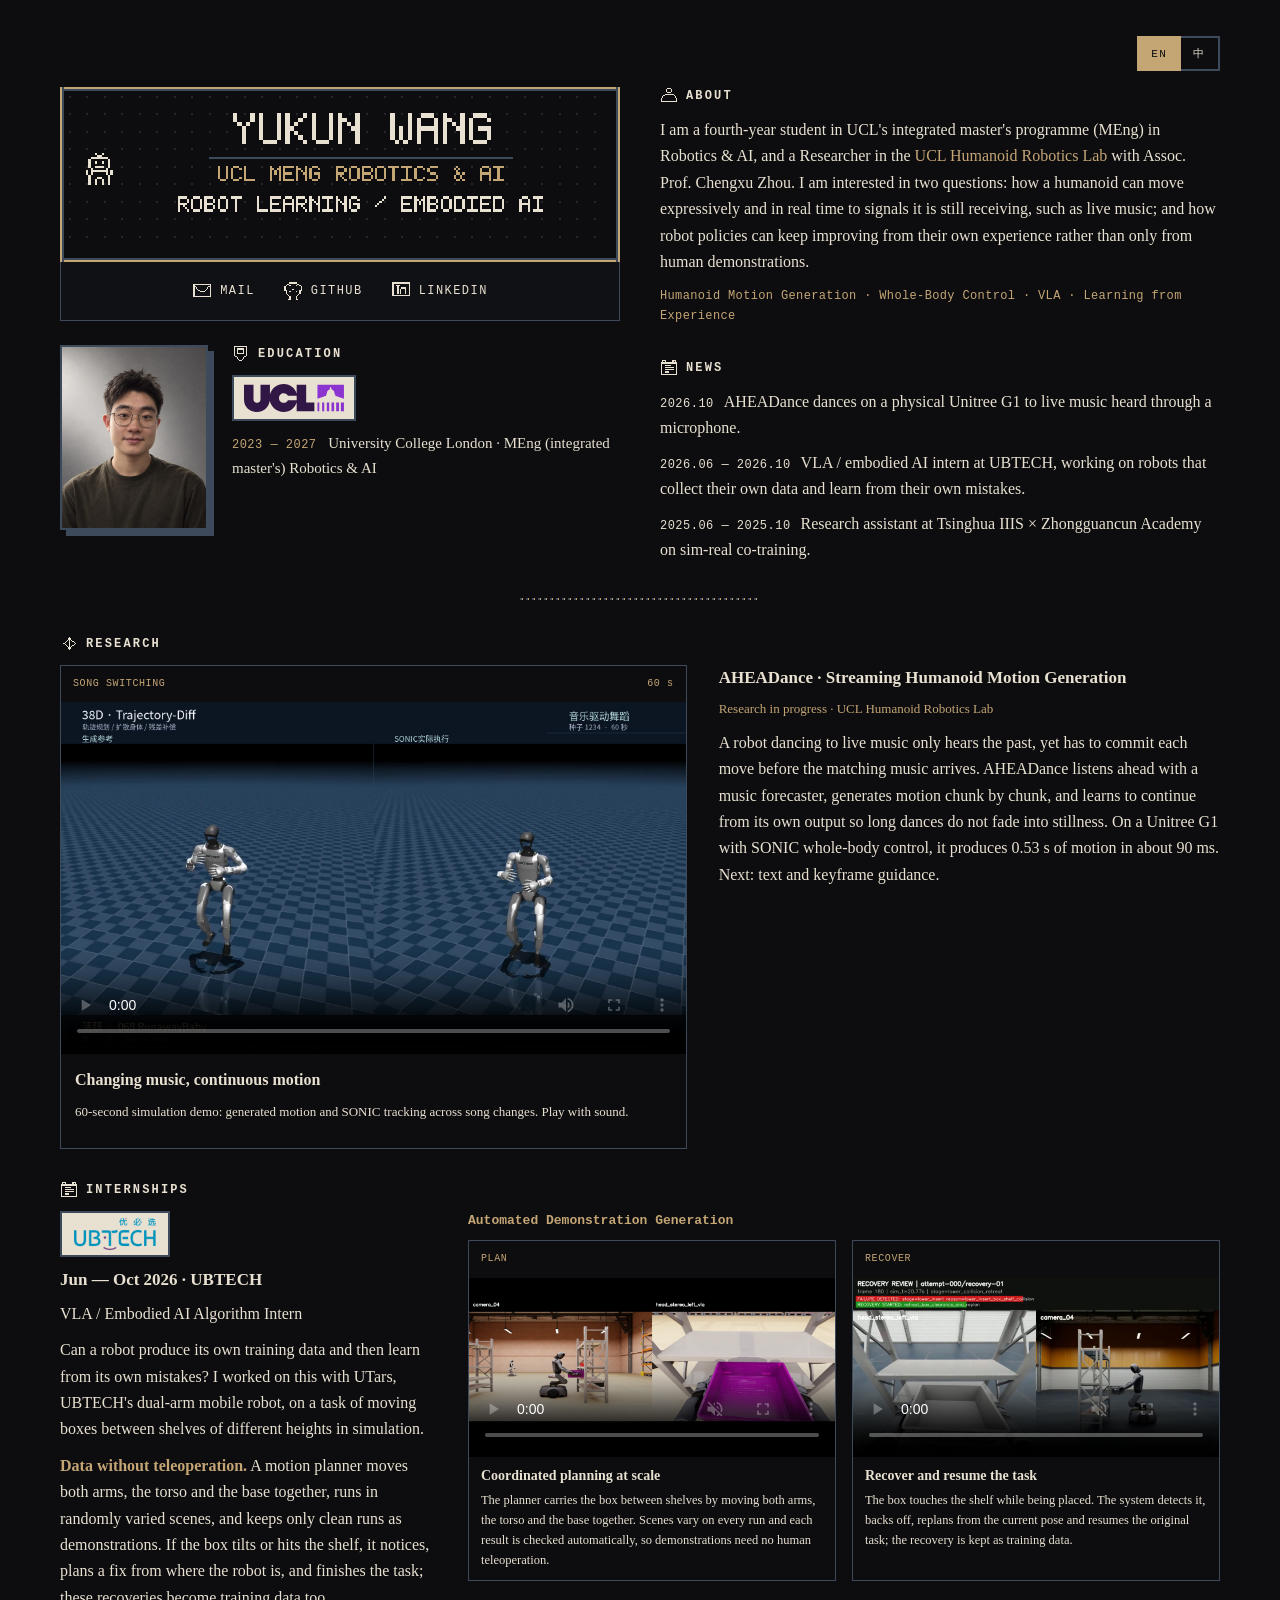
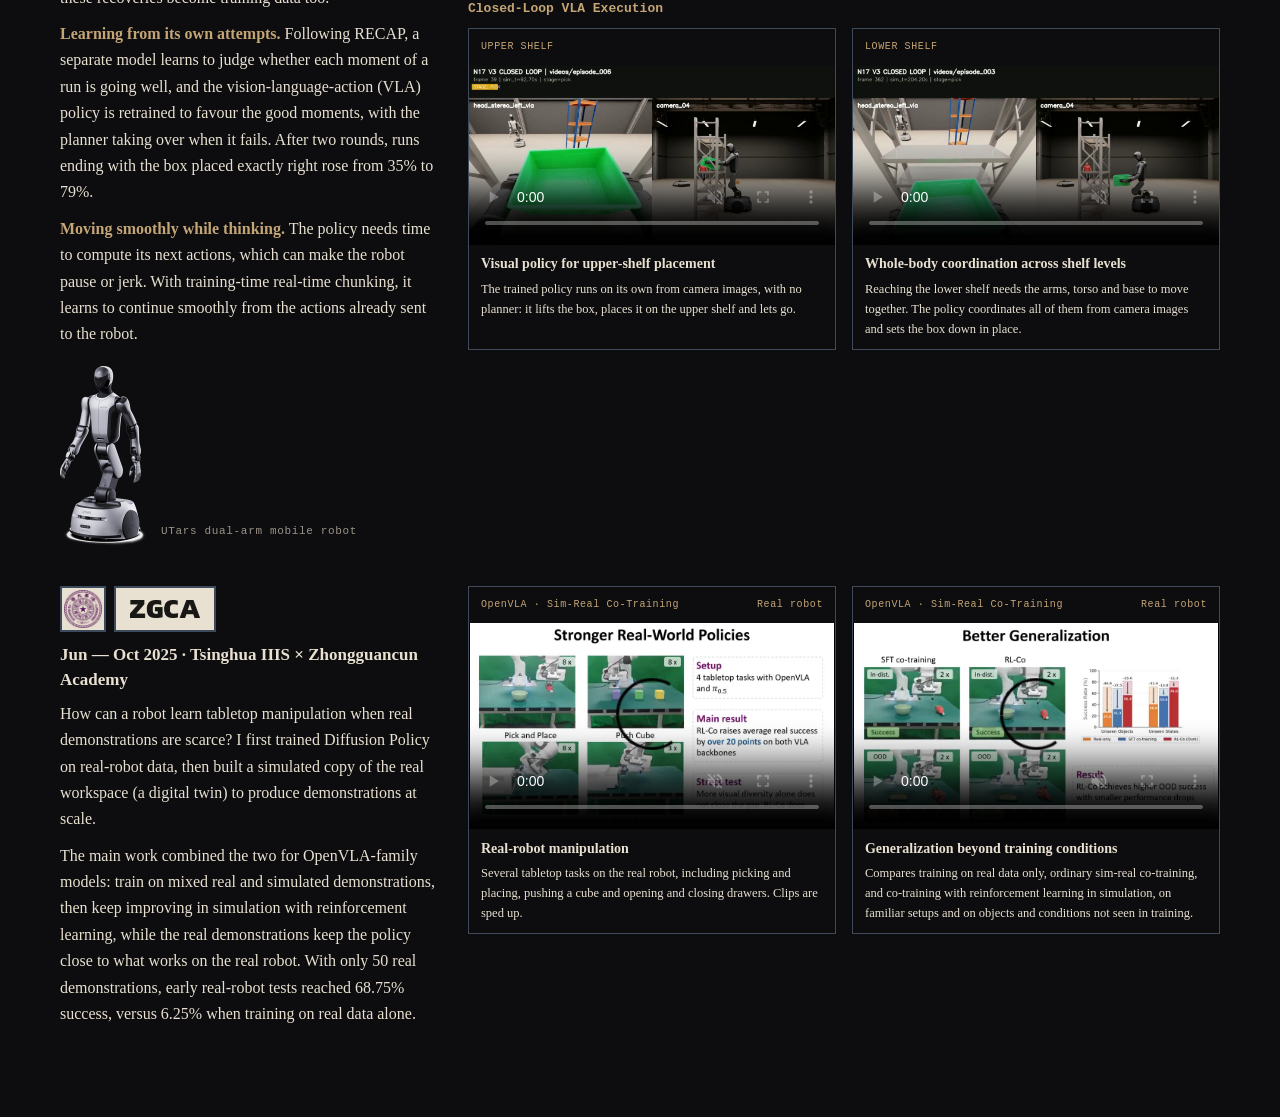
==== index.html @ 08269ace "Simplify Chinese banner typography and spacing" ====
<!DOCTYPE html>

<html data-lang="en" lang="en">
<head>
<meta charset="utf-8"/>
<meta content="width=device-width, initial-scale=1" name="viewport"/>
<title>Yukun Wang / 王宇堃</title>
<meta content="Yukun Wang — UCL MEng Robotics &amp; AI, Researcher at the UCL Humanoid Robotics Lab. Humanoid motion generation, whole-body control, VLA policies, and robot learning from experience." name="description"/>
<meta content="Yukun Wang / 王宇堃 — Multimodal Motion &amp; Embodied AI" property="og:title"/>
<meta content="https://lbtwyk.github.io/assets/banner.png" property="og:image"/>
<link href="https://lbtwyk.github.io/" rel="canonical"/>
<link href="assets/icons/robot.png" rel="icon" type="image/png"/>
<link href="styles.css?v=banner-zh-20261029" rel="stylesheet"/>
</head>
<body>
<div class="page">
<header class="top">
<div aria-label="Language" class="lang" role="group">
<button aria-pressed="true" data-set-lang="en" type="button">EN</button>
<button aria-pressed="false" data-set-lang="zh" type="button">中</button>
</div>
</header>
<div class="hero">
<div class="hero-left">
<div class="identity-panel">
<h1 class="sr-only">Yukun Wang / 王宇堃</h1>
<img alt="Yukun Wang / 王宇堃 — UCL MEng Robotics &amp; AI, robot learning, embodied AI" class="banner en" height="400" src="assets/banner.png" width="1280"/>
<div class="chinese-banner zh" aria-label="王宇堃，UCL Robotics &amp; AI 本硕连读，机器人学习与具身智能">
<div class="banner-eyebrow">ROBOTICS &amp; EMBODIED AI</div>
<div class="banner-name">王宇堃 <span>Yukun Wang</span></div>
<div class="banner-school">UCL <span>Robotics &amp; AI · 本硕连读</span></div>
<div class="banner-focus">机器人学习 <span>·</span> 具身智能</div>
</div>
<nav aria-label="Links" class="socials">
<a href="mailto:lambert.wang.23@ucl.ac.uk">
<img alt="" height="20" src="assets/icons/plain/mail.png" width="20"/>
<span>Mail</span>
</a>
<a href="https://github.com/lbtwyk">
<img alt="" height="20" src="assets/icons/plain/github.png" width="20"/>
<span>GitHub</span>
</a>
<a href="https://www.linkedin.com/in/yukun-wang-024120297/">
<img alt="" height="20" src="assets/icons/plain/linkedin.png" width="20"/>
<span>LinkedIn</span>
</a>
</nav>
</div>
<div class="profile">
<img alt="Portrait of Yukun Wang / 王宇堃" class="portrait" height="600" src="assets/portrait.jpg" width="480"/>
<section aria-labelledby="education-title" id="education">
<h2 id="education-title"><img alt="" height="18" src="assets/icons/plain/research.png" width="18"/><span class="en">Education</span><span class="zh">教育</span></h2>
<div class="org-logos"><span class="org-chip"><img alt="UCL" height="391" src="assets/logos/ucl.svg" width="1394"/></span></div>
<p class="edu-line"><span class="when">2023 — 2027</span> <span class="en">University College London · MEng (integrated master's) Robotics &amp; AI</span><span class="zh">伦敦大学学院（UCL）· Robotics &amp; AI 本硕连读（MEng 硕士学位）</span></p>
</section>
</div>
</div>
<div class="hero-right">
<section id="about">
<h2>
<img alt="" height="18" src="assets/icons/plain/about.png" width="18"/>
<span class="en">About</span>
<span class="zh">简介</span>
</h2>
<p class="en">I am a fourth-year student in UCL's integrated master's programme (MEng) in Robotics &amp; AI, and a Researcher in the <a href="https://ucl-humanoid.github.io/">UCL Humanoid Robotics Lab</a> with Assoc. Prof. Chengxu Zhou. I am interested in two questions: how a humanoid can move expressively and in real time to signals it is still receiving, such as live music; and how robot policies can keep improving from their own experience rather than only from human demonstrations.</p>
<p class="zh">我是伦敦大学学院（UCL）Robotics &amp; AI 本硕连读（MEng）四年级学生，在 Chengxu Zhou 副教授的 <a href="https://ucl-humanoid.github.io/">UCL Humanoid Robotics Lab</a> 担任 Researcher。我关心两个问题：人形机器人如何对仍在进行中的信号（比如现场音乐）实时做出有表现力的动作；以及机器人策略如何从自身经验中持续改进，而不只依赖人类示范。</p>
<p class="keywords"><span class="en">Humanoid Motion Generation · Whole-Body Control · VLA · Learning from Experience</span><span class="zh">人形动作生成 · 全身控制 · VLA · 从经验中学习</span></p>
</section>
<section aria-labelledby="news-title" id="news">
<h2 id="news-title"><img alt="" height="18" src="assets/icons/plain/news.png" width="18"/><span class="en">News</span><span class="zh">动态</span></h2>
<ul class="news">
<li><p class="when">2026.10</p><p class="en">AHEADance dances on a physical Unitree G1 to live music heard through a microphone.</p><p class="zh">AHEADance 在 Unitree G1 真机上运行，通过麦克风听现场音乐起舞。</p></li>
<li><p class="when">2026.06 — 2026.10</p><p class="en">VLA / embodied AI intern at UBTECH, working on robots that collect their own data and learn from their own mistakes.</p><p class="zh">在优必选任 VLA 具身智能算法实习生，研究让机器人自己采集数据、从自己的失败中学习。</p></li>
<li><p class="when">2025.06 — 2025.10</p><p class="en">Research assistant at Tsinghua IIIS × Zhongguancun Academy on sim-real co-training.</p><p class="zh">在清华交叉信息研究院 × 中关村学院任研究助理，研究虚实联合训练。</p></li>
</ul>
</section>
</div>
</div>
<img alt="" class="divider" height="15" src="assets/divider.png" width="480"/>
<section aria-labelledby="projects-title" id="projects">
<h2 id="projects-title"><img alt="" height="18" src="assets/icons/plain/now.png" width="18"/><span class="en">Research</span><span class="zh">研究</span></h2>
<span id="foredance" aria-hidden="true"></span>
<article class="feature" id="aheadance">
<div class="feature-media">
<div class="demo-card foredance-demo">
<div class="card-top"><span class="en">SONG SWITCHING</span><span class="zh">切歌展示</span><span>60 s</span></div>
<div class="film"><video controls playsinline preload="metadata" data-manual-play poster="assets/posters/foredance-song-switch.jpg?v=20261015" width="1920" height="1080" aria-label="AHEADance song-switching motion generation / AHEADance 切歌动作生成"><source src="assets/videos/foredance-song-switch.mp4?v=20261015" type="video/mp4"></video></div>
<div class="card-copy"><h4><span class="en">Changing music, continuous motion</span><span class="zh">音乐切换，动作连续生成</span></h4><p class="en">60-second simulation demo: generated motion and SONIC tracking across song changes. Play with sound.</p><p class="zh">60 秒仿真展示：切歌过程中的动作生成与 SONIC 跟踪。点击播放，结合音乐观看。</p></div>
</div>
</div>
<div class="feature-text">
<h3 class="entry-title"><span class="en">AHEADance · Streaming Humanoid Motion Generation</span><span class="zh">AHEADance · 人形机器人流式动作生成</span></h3>
<p class="project-status"><span class="en">Research in progress · UCL Humanoid Robotics Lab</span><span class="zh">研究进行中 · UCL Humanoid Robotics Lab</span></p>
<p class="en">A robot dancing to live music only hears the past, yet has to commit each move before the matching music arrives. AHEADance listens ahead with a music forecaster, generates motion chunk by chunk, and learns to continue from its own output so long dances do not fade into stillness. On a Unitree G1 with SONIC whole-body control, it produces 0.53 s of motion in about 90 ms. Next: text and keyframe guidance.</p>
<p class="zh">机器人随现场音乐跳舞时只能听到已经播放的部分，却必须在对应音乐到来之前做出动作。AHEADance 借助音乐预测“提前听”，逐段生成动作，并学会从自己生成的动作继续往下跳，避免长时间跳舞后动作逐渐停滞。接入 SONIC 全身控制后，在 Unitree G1 上约 90 毫秒即可生成 0.53 秒动作。下一步将加入文本与关键帧引导。</p>
</div>
</article>
</section>
<section aria-labelledby="internships-title" id="internships">
<h2 id="internships-title"><img alt="" height="18" src="assets/icons/plain/news.png" width="18"/><span class="en">Internships</span><span class="zh">实习经历</span></h2>
<article class="internship split" id="ubtech">
<div class="split-text" id="work">
<div class="org-logos"><span class="org-chip wide"><img alt="UBTECH 优必选" height="96" src="assets/logos/ubtech.png" width="246"/></span></div>
<h3 class="entry-title"><span class="en">Jun — Oct 2026 · UBTECH</span><span class="zh">2026 年 6 月 — 10 月 · 优必选科技</span></h3>
<p class="en">VLA / Embodied AI Algorithm Intern</p>
<p class="zh">VLA 具身智能算法实习生</p>
<p class="en">Can a robot produce its own training data and then learn from its own mistakes? I worked on this with UTars, UBTECH's dual-arm mobile robot, on a task of moving boxes between shelves of different heights in simulation.</p>
<p class="en"><strong>Data without teleoperation.</strong> A motion planner moves both arms, the torso and the base together, runs in randomly varied scenes, and keeps only clean runs as demonstrations. If the box tilts or hits the shelf, it notices, plans a fix from where the robot is, and finishes the task; these recoveries become training data too.</p>
<p class="en"><strong>Learning from its own attempts.</strong> Following RECAP, a separate model learns to judge whether each moment of a run is going well, and the vision-language-action (VLA) policy is retrained to favour the good moments, with the planner taking over when it fails. After two rounds, runs ending with the box placed exactly right rose from 35% to 79%.</p>
<p class="en"><strong>Moving smoothly while thinking.</strong> The policy needs time to compute its next actions, which can make the robot pause or jerk. With training-time real-time chunking, it learns to continue smoothly from the actions already sent to the robot.</p>
<p class="zh">机器人能不能自己生产训练数据，再从自己的失败中学习？我在优必选的 UTars 双臂移动机器人上研究这个问题，任务是在仿真中把箱子在不同高度的货架之间搬运。</p>
<p class="zh"><strong>不靠遥操作采数据。</strong>运动规划器同时协调双臂、躯干和底盘，在随机变化的场景中反复执行，只保留干净的轨迹作为示范。箱子倾斜或碰到货架时，它会发现问题、从当前姿态重新规划补救动作并完成任务，这些恢复过程也会成为训练数据。</p>
<p class="zh"><strong>从自己的尝试中学习。</strong>借鉴 RECAP，先训练一个模型判断执行过程中每一刻的进展好坏，再让 VLA（视觉-语言-动作）策略重新训练、偏向表现好的动作；策略失败时由规划器接管。两轮后，箱子严格放到位的比例从 35% 提升到 79%。</p>
<p class="zh"><strong>边思考边流畅动作。</strong>策略计算下一段动作需要时间，容易让机器人停顿或抖动。训练时 RTC（实时分段）让策略学会从已经发给机器人的动作自然接续。</p>
<figure class="utars"><img alt="UTars dual-arm mobile robot / UTars 双臂移动机器人" height="360" loading="lazy" src="assets/logos/utars.png" width="174"/><figcaption><span class="en">UTars dual-arm mobile robot</span><span class="zh">UTars 双臂移动机器人</span></figcaption></figure>
</div>
<div class="split-media">
<div id="demos"></div>
<section aria-labelledby="collection-title" class="demo-group" id="collection">
<h3 id="collection-title"><span class="en">Automated Demonstration Generation</span><span class="zh">自动化示范生成</span></h3>
<div class="demo-grid">
<article class="demo-card" id="planning">
<div class="card-top"><span><span class="en">PLAN</span><span class="zh">规划</span></span></div>
<div class="film"><video aria-label="Automated demonstration generation, simulation / 自动规划数采，仿真" controls="" height="480" loop="" muted="" playsinline="" poster="assets/posters/planning.jpg" preload="none" width="1280"><source src="assets/videos/planning.mp4" type="video/mp4"/></video></div>
<div class="card-copy"><h4><span class="en">Coordinated planning at scale</span><span class="zh">全身协同规划与自动数采</span></h4><p class="en">The planner carries the box between shelves by moving both arms, the torso and the base together. Scenes vary on every run and each result is checked automatically, so demonstrations need no human teleoperation.</p><p class="zh">规划器协调双臂、躯干和底盘，把箱子在货架之间搬运。每次执行的场景都会随机变化，结果自动检查，示范无需人工遥操作。</p></div>
</article>
<article class="demo-card" id="recovery">
<div class="card-top"><span><span class="en">RECOVER</span><span class="zh">恢复</span></span></div>
<div class="film"><video aria-label="Autonomous recovery during demonstration collection, simulation / 数采过程自主纠错，仿真" controls="" height="624" loop="" muted="" playsinline="" poster="assets/posters/recovery.jpg?v=task-cut-2" preload="none" width="1280"><source src="assets/videos/recovery.mp4?v=task-cut-2" type="video/mp4"/></video></div>
<div class="card-copy"><h4><span class="en">Recover and resume the task</span><span class="zh">自主恢复，续接原任务</span></h4><p class="en">The box touches the shelf while being placed. The system detects it, backs off, replans from the current pose and resumes the original task; the recovery is kept as training data.</p><p class="zh">放置时箱子碰到货架。系统检测到异常后先退让，再从当前姿态重新规划并续接原任务，这段恢复过程也会保留为训练数据。</p></div>
</article>
</div>
</section>
<section aria-labelledby="inference-title" class="demo-group" id="inference">
<h3 id="inference-title"><span class="en">Closed-Loop VLA Execution</span><span class="zh">VLA 闭环自主执行</span></h3>
<div class="demo-grid">
<article class="demo-card" id="upper">
<div class="card-top"><span><span class="en">UPPER SHELF</span><span class="zh">上层执行</span></span></div>
<div class="film"><video aria-label="Upper-shelf learned policy demonstration, simulation / 上层模型自主执行，仿真" controls="" height="624" loop="" muted="" playsinline="" poster="assets/posters/upper.jpg?v=latest-upper-0604" preload="none" width="1280"><source src="assets/videos/upper.mp4?v=latest-upper-0604" type="video/mp4"/></video></div>
<div class="card-copy"><h4><span class="en">Visual policy for upper-shelf placement</span><span class="zh">视觉策略驱动上层放置</span></h4><p class="en">The trained policy runs on its own from camera images, with no planner: it lifts the box, places it on the upper shelf and lets go.</p><p class="zh">训练好的策略只根据相机画面自主执行，不再依赖规划器：抬起箱子，放上上层货架并松手。</p></div>
</article>
<article class="demo-card" id="lower">
<div class="card-top"><span><span class="en">LOWER SHELF</span><span class="zh">下层执行</span></span></div>
<div class="film"><video aria-label="Lower-shelf learned policy demonstration, simulation / 下层模型自主执行，仿真" controls="" height="624" loop="" muted="" playsinline="" poster="assets/posters/lower.jpg?v=task-cut-2" preload="none" width="1280"><source src="assets/videos/lower.mp4?v=task-cut-2" type="video/mp4"/></video></div>
<div class="card-copy"><h4><span class="en">Whole-body coordination across shelf levels</span><span class="zh">全身协调完成跨层搬运</span></h4><p class="en">Reaching the lower shelf needs the arms, torso and base to move together. The policy coordinates all of them from camera images and sets the box down in place.</p><p class="zh">够到下层货架需要双臂、躯干和底盘一起配合。策略根据相机画面协调全身，把箱子放到位。</p></div>
</article>
</div>
</section>
</div>
</article>
<article class="internship split" id="tsinghua">
<div class="split-text">
<div class="org-logos"><span class="org-chip square"><img alt="Tsinghua University 清华大学" height="160" src="assets/logos/tsinghua.png" width="160"/></span><span class="org-chip zgca"><img alt="Beijing Zhongguancun Academy 北京中关村学院" height="72" src="assets/logos/zgca.png" width="279"/></span></div>
<h3 class="entry-title"><span class="en">Jun — Oct 2025 · Tsinghua IIIS × Zhongguancun Academy</span><span class="zh">2025 年 6 月 — 10 月 · 清华 IIIS × 中关村学院</span></h3>
<p class="en">How can a robot learn tabletop manipulation when real demonstrations are scarce? I first trained Diffusion Policy on real-robot data, then built a simulated copy of the real workspace (a digital twin) to produce demonstrations at scale.</p>
<p class="en">The main work combined the two for OpenVLA-family models: train on mixed real and simulated demonstrations, then keep improving in simulation with reinforcement learning, while the real demonstrations keep the policy close to what works on the real robot. With only 50 real demonstrations, early real-robot tests reached 68.75% success, versus 6.25% when training on real data alone.</p>
<p class="zh">真机示范很少时，机器人怎样学会桌面操作？我先用真机数据训练 Diffusion Policy，再在仿真中搭建与真实场景一致的“数字孪生”，大量生成示范数据。</p>
<p class="zh">主要工作是把两者结合起来训练 OpenVLA 系列模型：先用虚实混合示范训练，再在仿真中用强化学习继续提升，同时用真实示范约束策略，避免它在真机上的能力退化。只用 50 条真机示范时，初步真机测试成功率达到 68.75%，而只用真机数据训练为 6.25%。</p>
</div>
<div class="split-media">
<div class="demo-grid tsinghua-demos">
<article class="demo-card"><div class="card-top"><span>OpenVLA · Sim-Real Co-Training</span><span class="en">Real robot</span><span class="zh">真机演示</span></div><div class="film"><video aria-label="Real-robot manipulation / 真机多任务执行" controls="" height="544" loop="" muted="" playsinline="" poster="assets/posters/tsinghua-tasks.jpg" preload="none" width="960"><source src="assets/videos/tsinghua-tasks.mp4" type="video/mp4"/></video></div><div class="card-copy"><h4><span class="en">Real-robot manipulation</span><span class="zh">真机多任务执行</span></h4><p class="en">Several tabletop tasks on the real robot, including picking and placing, pushing a cube and opening and closing drawers. Clips are sped up.</p><p class="zh">真机上的多种桌面任务，包括抓取放置、推方块和开关抽屉。视频为加速播放。</p></div></article>
<article class="demo-card"><div class="card-top"><span>OpenVLA · Sim-Real Co-Training</span><span class="en">Real robot</span><span class="zh">真机演示</span></div><div class="film"><video aria-label="Generalization comparison / 泛化能力对比" controls="" height="544" loop="" muted="" playsinline="" poster="assets/posters/tsinghua-generalization.jpg" preload="none" width="960"><source src="assets/videos/tsinghua-generalization.mp4" type="video/mp4"/></video></div><div class="card-copy"><h4><span class="en">Generalization beyond training conditions</span><span class="zh">训练场景外的泛化表现</span></h4><p class="en">Compares training on real data only, ordinary sim-real co-training, and co-training with reinforcement learning in simulation, on familiar setups and on objects and conditions not seen in training.</p><p class="zh">对比只用真机数据、普通虚实联合训练，以及加入仿真强化学习的联合训练，分别在熟悉场景和训练中没见过的物体与条件下测试。</p></div></article>
</div>
</div>
</article>
</section>
</div>
<script src="script.js?v=academic-20261029"></script>
<script src="analytics.js?v=20261019"></script>
</body>
</html>
---- styles.css ----
:root {
  --ink: #0d0d10;
  --cream: #e8e0d0;
  --gold: #c4a574;
  --slate: #3d4a5c;
  --muted: #9a9388;
}

* {
  box-sizing: border-box;
  margin: 0;
  padding: 0;
}

html,
body {
  background: var(--ink);
  color: var(--cream);
  min-height: 100%;
}

body {
  font-family: "Iowan Old Style", Palatino, "Songti SC", "PingFang SC", Georgia, serif;
  font-size: 16px;
  line-height: 1.65;
}

img {
  image-rendering: pixelated;
  image-rendering: crisp-edges;
}

a {
  color: var(--gold);
  text-decoration: none;
}

a:hover {
  color: var(--cream);
}

.page {
  width: min(640px, calc(100% - 40px));
  margin: 36px auto 80px;
}

.top {
  display: flex;
  justify-content: flex-end;
  margin-bottom: 16px;
}

.lang {
  display: flex;
  gap: 0;
}

.lang button {
  appearance: none;
  font-family: ui-monospace, "SFMono-Regular", Menlo, Consolas, monospace;
  font-size: 11px;
  letter-spacing: 0.14em;
  padding: 8px 12px;
  background: var(--ink);
  color: var(--cream);
  border: 2px solid var(--slate);
  cursor: pointer;
}

.lang button + button {
  border-left: 0;
}

.lang button[aria-pressed="true"] {
  background: var(--gold);
  border-color: var(--gold);
  color: var(--ink);
}

.banner {
  display: block;
  width: 100%;
  height: auto;
}

h1 {
  margin-top: 28px;
  font-size: 22px;
  font-weight: 600;
  letter-spacing: 0.02em;
  text-align: center;
}

.role {
  margin-top: 8px;
  text-align: center;
  color: var(--gold);
  font-size: 13px;
  font-family: ui-monospace, "SFMono-Regular", Menlo, Consolas, monospace;
  letter-spacing: 0.08em;
}

.affiliation {
  margin-top: 4px;
  text-align: center;
  color: var(--muted);
  font-size: 14px;
}

.socials {
  display: flex;
  justify-content: center;
  gap: 28px;
  margin-top: 22px;
}

.socials a {
  display: inline-flex;
  align-items: center;
  gap: 8px;
  color: var(--cream);
  font-family: ui-monospace, "SFMono-Regular", Menlo, Consolas, monospace;
  font-size: 12px;
  letter-spacing: 0.12em;
  line-height: 1;
  text-transform: uppercase;
}

.socials span {
  line-height: 1;
}

.socials a:hover {
  color: var(--gold);
}

.socials img,
h2 img,
.news img {
  display: block;
  flex: none;
}

.divider {
  display: block;
  width: min(240px, 60%);
  height: auto;
  margin: 28px auto 8px;
}

section {
  margin-top: 32px;
}

h2 {
  display: flex;
  align-items: center;
  gap: 8px;
  margin-bottom: 12px;
  font-family: ui-monospace, "SFMono-Regular", Menlo, Consolas, monospace;
  font-size: 12px;
  font-weight: 600;
  letter-spacing: 0.18em;
  line-height: 1;
  text-transform: uppercase;
}

h2 img {
  width: 18px;
  height: 18px;
}

section p,
.news p {
  color: var(--cream);
}

.keywords {
  margin-top: 12px;
  font-family: ui-monospace, "SFMono-Regular", Menlo, Consolas, monospace;
  font-size: 12px;
  letter-spacing: 0.03em;
  color: var(--gold);
}

.news img {
  width: 18px;
  height: 18px;
  margin-top: 2px;
}

.news {
  list-style: none;
  display: flex;
  flex-direction: column;
  gap: 20px;
}

.news li {
  display: flex;
  gap: 12px;
  align-items: flex-start;
}

.when {
  font-family: ui-monospace, "SFMono-Regular", Menlo, Consolas, monospace;
  font-size: 12px;
  letter-spacing: 0.04em;
  color: var(--gold);
  margin-bottom: 4px;
}

html[data-lang="en"] .zh,
html[data-lang="zh"] .en {
  display: none;
}

html[data-lang="zh"] body {
  line-height: 1.75;
}

@media (max-width: 520px) {
  .page {
    width: calc(100% - 28px);
    margin-top: 20px;
  }

  h1 {
    font-size: 19px;
  }
}

/* Project demonstrations extend the original compact, gold-and-cream style. */
a:focus-visible, button:focus-visible, video:focus-visible { outline: 2px solid var(--gold); outline-offset: 4px; }
.demo-grid { display: grid; grid-template-columns: 1fr 1fr; gap: 16px; }
.demo-card { border: 1px solid var(--slate); min-width: 0; scroll-margin-top: 20px; }
.card-top { display: flex; align-items: center; justify-content: space-between; padding: 10px 12px; font-family: ui-monospace, Menlo, Consolas, monospace; font-size: 10px; letter-spacing: .06em; color: var(--gold); }
.film { background: #000; }
.film video { display: block; width: 100%; height: auto; aspect-ratio: 2.05; object-fit: contain; }
.card-copy { padding: 14px; }
h4 { font-size: 16px; font-weight: 600; line-height: 1.45; margin-bottom: 10px; }
.card-copy p { font-size: 13px; line-height: 1.65; color: var(--cream); margin-bottom: 12px; }
@media (max-width: 520px) {
  .demo-grid { grid-template-columns: 1fr; }
  .card-copy { padding: 16px; }
  h4 { font-size: 18px; }
  .socials { gap: 20px; }
}

.demo-group { margin-top: 24px; }
.demo-group h3 { color: var(--gold); font-family: ui-monospace, Menlo, Consolas, monospace; font-size: 13px; font-weight: 600; line-height: 1.6; margin-bottom: 8px; }
.group-description { font-size: 14px; margin-bottom: 14px; }

.entry-title { font-size: 17px; font-weight: 600; margin-bottom: 8px; line-height: 1.5; }
.project-status { color: var(--gold); margin-bottom: 10px; font-size: 13px; }
.internship + .internship { margin-top: 32px; }
#work > p:first-child { margin-top: 12px; }

.demo-placeholder{margin-top:16px;aspect-ratio:16/9;display:grid;place-items:center;border:1px dashed var(--slate);color:var(--muted);background:#121318;font-size:14px}
.tsinghua-demos{margin-top:18px;grid-template-columns:1fr}
.tsinghua-demos .film video{aspect-ratio:16/9}
.demo-note{font-size:12px;color:var(--muted);margin-top:10px}
#foredance,#tsinghua,#ubtech{scroll-margin-top:24px}

/* One identity panel: pixel nameplate and contact strip. */
.sr-only{position:absolute;width:1px;height:1px;padding:0;margin:-1px;overflow:hidden;clip:rect(0,0,0,0);white-space:nowrap;border:0}
.identity-panel .socials{margin-top:0;padding:19px 14px;border:1px solid var(--slate);border-top:0;background:#101115}
.identity-panel .banner{display:block}
.identity-panel + .divider{margin-top:24px}

.foredance-demo{margin-top:16px}
.foredance-demo .film video{aspect-ratio:16/9}

/* News list: compact academic-style updates in the original palette. */
#news .news { gap: 12px; }
#news .when { margin-bottom: 2px; }
#education .entry-title { margin-bottom: 4px; }

/* Wide layout (2026-10-29): same palette and pixel details, side-by-side sections. */
.page { width: min(1160px, calc(100% - 48px)); }
.hero { display: grid; grid-template-columns: minmax(0, 1fr) minmax(0, 1fr); gap: 40px; align-items: start; }
.hero section:first-child { margin-top: 0; }
.hero-left #education { margin-top: 24px; }
.edu-line { font-size: 15px; }
.edu-line .when { display: inline; margin-right: 8px; }
#news .news { gap: 8px; }
#news .news li { display: block; }
#news .when { display: inline; margin: 0 10px 0 0; }
#news .news p { display: inline; }
html[data-lang="en"] #news .news p.zh, html[data-lang="zh"] #news .news p.en { display: none; }
.divider { margin: 32px auto 4px; }
.feature { display: grid; grid-template-columns: minmax(0, 1.25fr) minmax(0, 1fr); gap: 32px; align-items: start; }
.feature .foredance-demo { margin-top: 0; }
.split { display: grid; grid-template-columns: minmax(0, 0.8fr) minmax(0, 1.6fr); gap: 32px; align-items: start; }
.internship + .internship { margin-top: 40px; }
.split-text p { margin-bottom: 10px; }
.split-media .demo-group { margin-top: 0; }
.split-media .demo-group + .demo-group { margin-top: 18px; }
.split-media .demo-group h3 { margin-bottom: 8px; }
.split-media .card-copy { padding: 10px 12px; }
.split-media h4 { font-size: 14px; margin-bottom: 4px; }
.split-media .card-copy p { font-size: 12.5px; margin-bottom: 0; }
.tsinghua-demos { margin-top: 0; grid-template-columns: 1fr 1fr; }
@media (max-width: 900px) {
  .hero, .feature, .split { grid-template-columns: minmax(0, 1fr); gap: 24px; }
  .hero-left #education { margin-top: 20px; }
}
@media (max-width: 520px) {
  .page { width: calc(100% - 28px); }
  .tsinghua-demos { grid-template-columns: 1fr; }
}
@media (max-width: 900px) {
  .hero { display: flex; flex-direction: column; gap: 0; }
  .hero-left, .hero-right { display: contents; }
  .hero .identity-panel { order: 1; }
  .hero #about { order: 2; margin-top: 28px; }
  .hero #news { order: 3; }
  .hero #education { order: 4; margin-top: 32px; }
  .feature-text { order: -1; }
}

/* Portrait and institution marks (2026-10-29): photos keep smooth scaling; marks sit on cream chips with pixel borders. */
.portrait, .org-chip img, .utars img { image-rendering: auto; }
.profile { display: grid; grid-template-columns: 148px minmax(0, 1fr); gap: 24px; align-items: start; margin-top: 24px; }
.portrait { display: block; width: 100%; height: auto; aspect-ratio: 4 / 5; object-fit: cover; border: 2px solid var(--slate); box-shadow: 6px 6px 0 var(--slate); }
.hero-left .profile #education { margin-top: 0; }
.org-logos { display: flex; flex-wrap: wrap; align-items: center; gap: 8px; margin-bottom: 10px; }
.org-chip { display: inline-flex; align-items: center; height: 42px; padding: 7px 10px; background: var(--cream); border: 2px solid var(--slate); }
.org-chip.square { padding: 3px; }
.org-chip img { display: block; height: 100%; width: auto; mix-blend-mode: multiply; }
.utars { margin-top: 18px; display: flex; align-items: flex-end; gap: 14px; }
.utars img { display: block; height: 180px; width: auto; }
.utars figcaption { font-family: ui-monospace, "SFMono-Regular", Menlo, Consolas, monospace; font-size: 11px; letter-spacing: 0.06em; color: var(--muted); padding-bottom: 6px; }
@media (max-width: 900px) {
  .hero .profile { order: 2; margin-top: 24px; }
  .hero #about { order: 3; }
  .hero #news { order: 4; }
  .profile { grid-template-columns: 128px minmax(0, 1fr); gap: 18px; }
}
@media (max-width: 520px) {
  .profile { grid-template-columns: 104px minmax(0, 1fr); gap: 14px; }
  .portrait { box-shadow: 4px 4px 0 var(--slate); }
  .org-chip { height: 36px; padding: 6px 8px; }
  .utars img { height: 140px; }
}
.org-chip { height: 46px; }
.org-chip.wide { padding: 5px 12px; }
.org-chip.zgca { padding: 12px 14px; }
.org-chip.square { padding: 2px; }
@media (max-width: 520px) { .org-chip { height: 40px; } .org-chip.zgca { padding: 10px 12px; } }
/* Longer plain-language descriptions (2026-10-29). */
.split-text p strong { color: var(--gold); font-weight: 600; }
.split-media .card-copy p { line-height: 1.6; }

/* Chinese identity: readable text with a quieter hierarchy. */
.chinese-banner {
  width: 100%; padding: 30px 32px 28px;
  border: 1px solid var(--slate); border-top: 3px solid var(--gold);
  background: #101115;
  font-family: "PingFang SC", "Microsoft YaHei", sans-serif;
}
.banner-eyebrow { color: var(--muted); font-size: 10px; letter-spacing: .16em; line-height: 1.5; }
.banner-name { display: flex; align-items: baseline; flex-wrap: wrap; gap: 8px 18px; margin: 14px 0 20px; font-size: 36px; font-weight: 600; letter-spacing: .12em; line-height: 1.25; }
.banner-name span { color: var(--muted); font-size: 14px; font-weight: 400; letter-spacing: .02em; }
.banner-school { color: var(--gold); font-size: 15px; font-weight: 600; line-height: 1.7; }
.banner-school span { margin-left: 10px; font-size: 13px; font-weight: 400; }
.banner-focus { margin-top: 7px; color: var(--cream); font-size: 13px; letter-spacing: .06em; }
.banner-focus span { margin: 0 9px; color: var(--muted); }
@media (max-width: 520px) {
  .chinese-banner { padding: 25px 22px; }
  .banner-name { font-size: 32px; gap: 8px 14px; }
  .banner-school span { margin-left: 6px; font-size: 12px; }
}
@media (max-width: 900px) {
  .hero .identity-panel { width: 100%; }
}
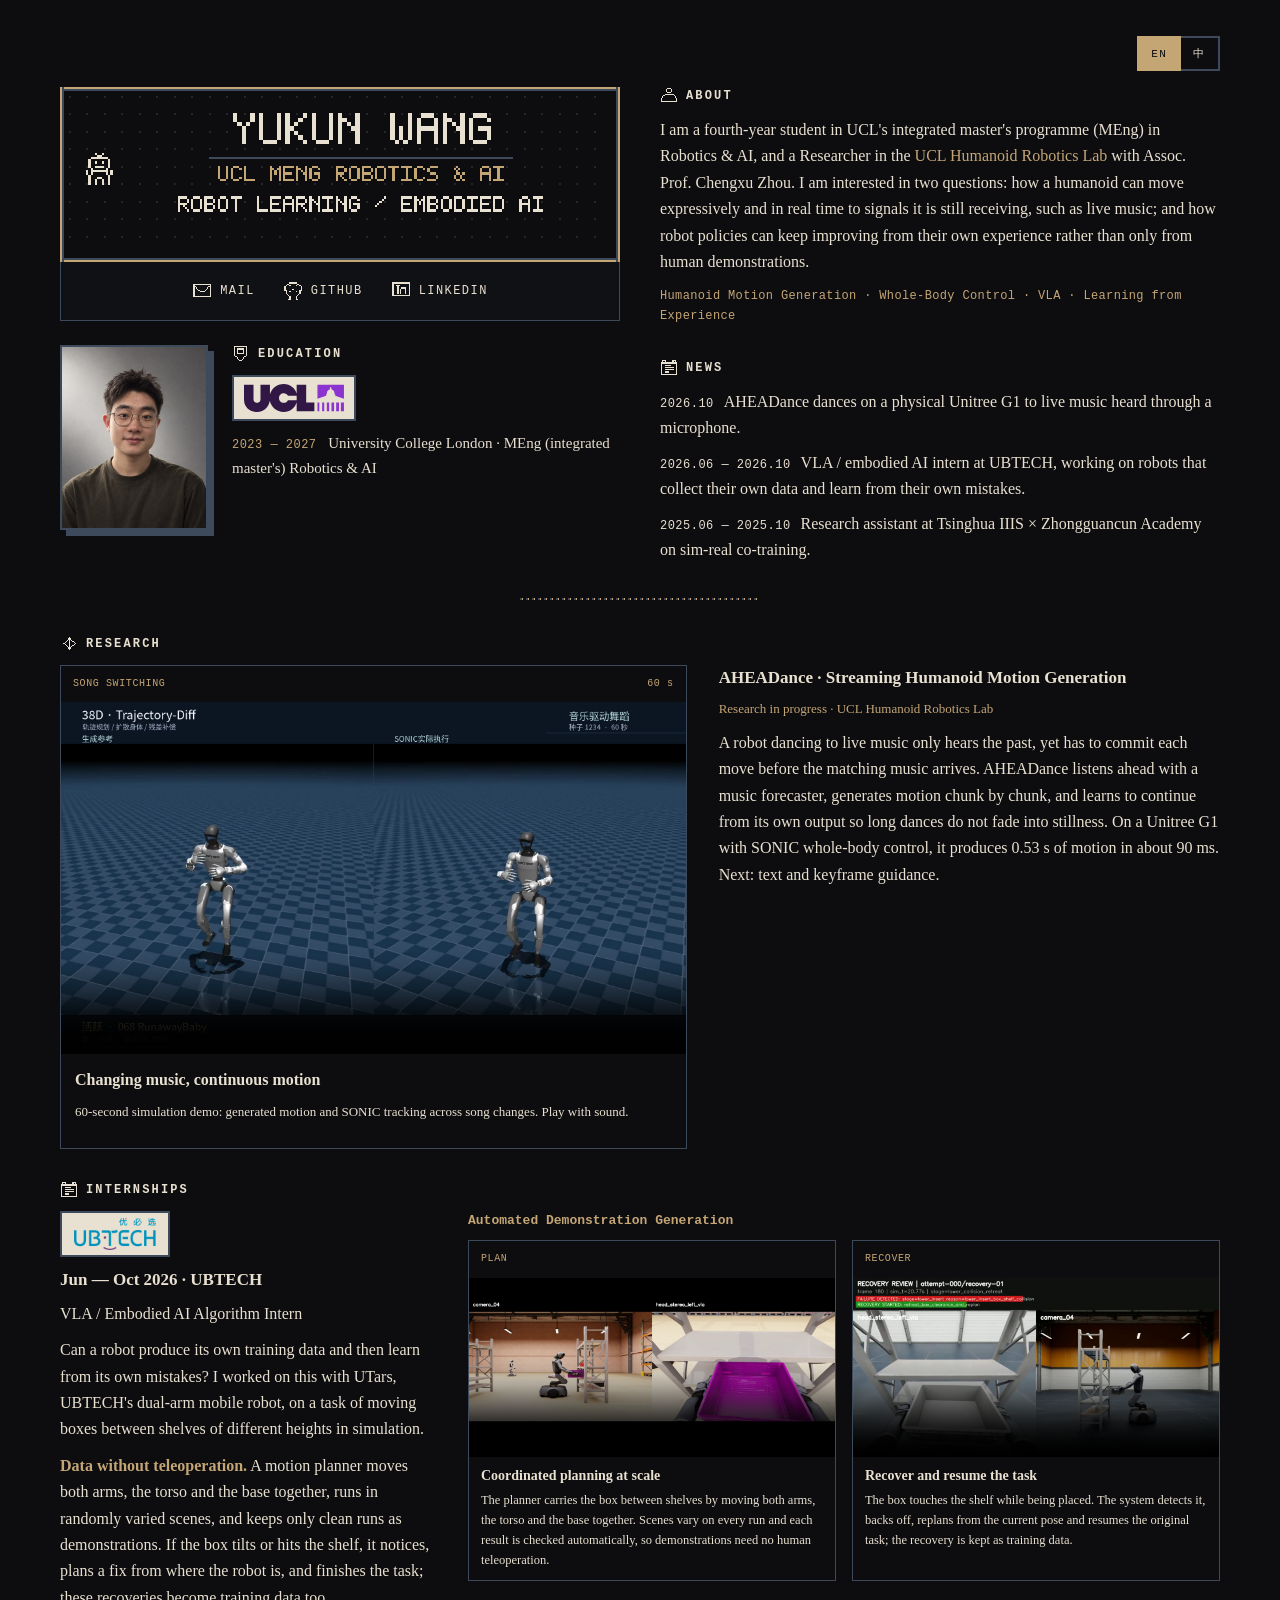
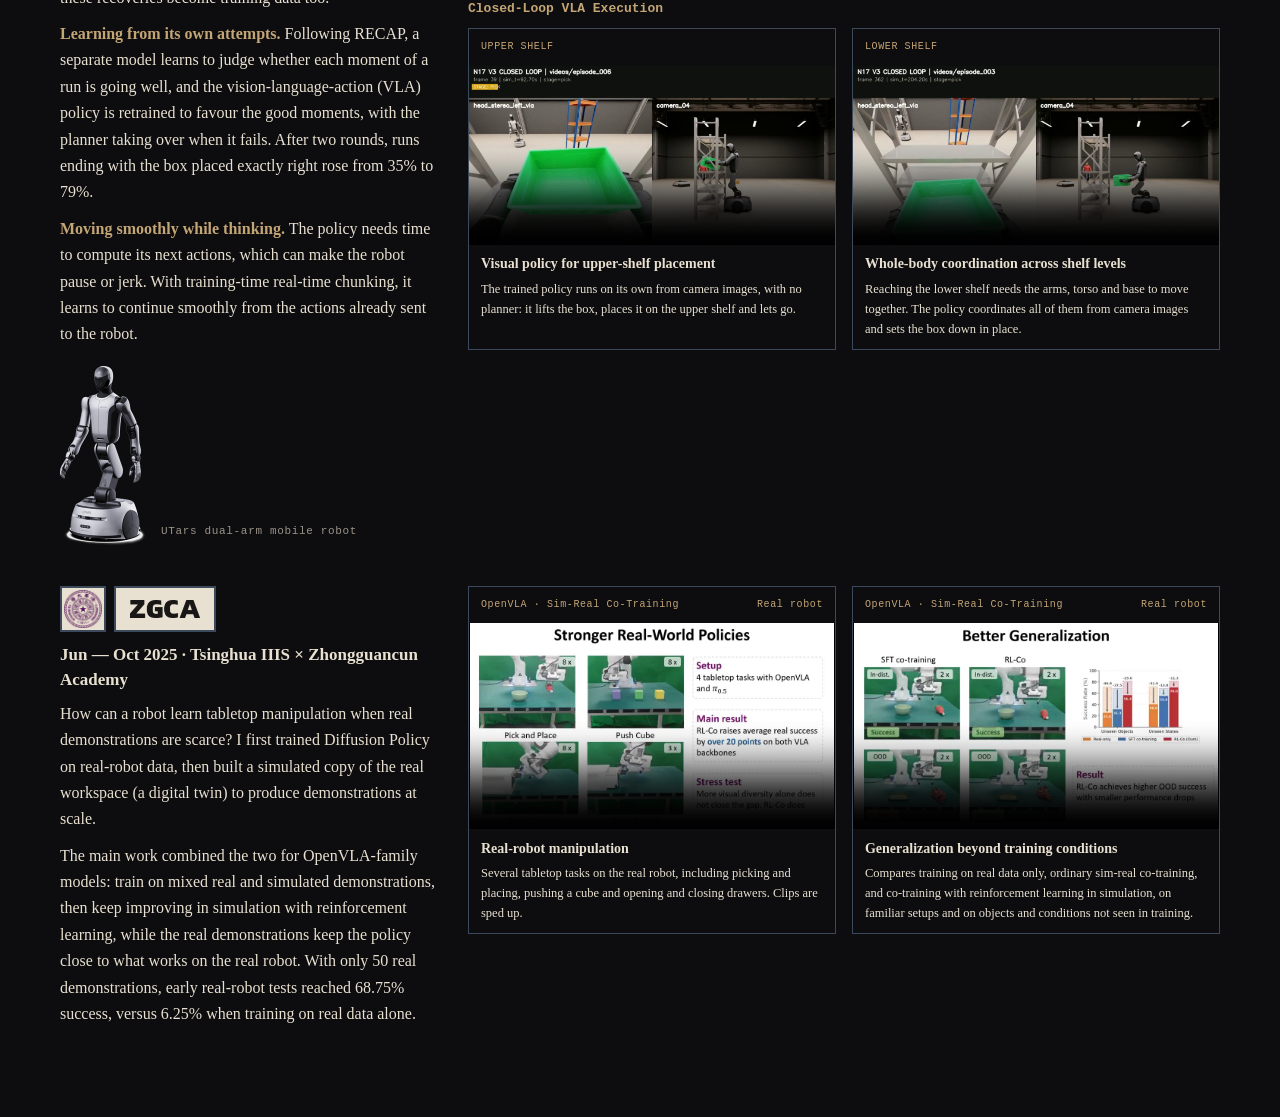
==== commit f4ae43be: "Restore pixel banner style with more breathing room" ====
--- a/index.html
+++ b/index.html
@@ -25,12 +25,7 @@
 <div class="identity-panel">
 <h1 class="sr-only">Yukun Wang / 王宇堃</h1>
 <img alt="Yukun Wang / 王宇堃 — UCL MEng Robotics &amp; AI, robot learning, embodied AI" class="banner en" height="400" src="assets/banner.png" width="1280"/>
-<div class="chinese-banner zh" aria-label="王宇堃，UCL Robotics &amp; AI 本硕连读，机器人学习与具身智能">
-<div class="banner-eyebrow">ROBOTICS &amp; EMBODIED AI</div>
-<div class="banner-name">王宇堃 <span>Yukun Wang</span></div>
-<div class="banner-school">UCL <span>Robotics &amp; AI · 本硕连读</span></div>
-<div class="banner-focus">机器人学习 <span>·</span> 具身智能</div>
-</div>
+<img alt="王宇堃 — UCL Robotics &amp; AI 本硕连读，机器人学习 / 具身智能" class="banner zh" height="500" src="assets/banner-zh.png?v=20261029-spacing" width="1600"/>
 <nav aria-label="Links" class="socials">
 <a href="mailto:lambert.wang.23@ucl.ac.uk">
 <img alt="" height="20" src="assets/icons/plain/mail.png" width="20"/>
--- a/styles.css
+++ b/styles.css
@@ -352,25 +352,6 @@
 .split-text p strong { color: var(--gold); font-weight: 600; }
 .split-media .card-copy p { line-height: 1.6; }
 
-/* Chinese identity: readable text with a quieter hierarchy. */
-.chinese-banner {
-  width: 100%; padding: 30px 32px 28px;
-  border: 1px solid var(--slate); border-top: 3px solid var(--gold);
-  background: #101115;
-  font-family: "PingFang SC", "Microsoft YaHei", sans-serif;
-}
-.banner-eyebrow { color: var(--muted); font-size: 10px; letter-spacing: .16em; line-height: 1.5; }
-.banner-name { display: flex; align-items: baseline; flex-wrap: wrap; gap: 8px 18px; margin: 14px 0 20px; font-size: 36px; font-weight: 600; letter-spacing: .12em; line-height: 1.25; }
-.banner-name span { color: var(--muted); font-size: 14px; font-weight: 400; letter-spacing: .02em; }
-.banner-school { color: var(--gold); font-size: 15px; font-weight: 600; line-height: 1.7; }
-.banner-school span { margin-left: 10px; font-size: 13px; font-weight: 400; }
-.banner-focus { margin-top: 7px; color: var(--cream); font-size: 13px; letter-spacing: .06em; }
-.banner-focus span { margin: 0 9px; color: var(--muted); }
-@media (max-width: 520px) {
-  .chinese-banner { padding: 25px 22px; }
-  .banner-name { font-size: 32px; gap: 8px 14px; }
-  .banner-school span { margin-left: 6px; font-size: 12px; }
-}
 @media (max-width: 900px) {
   .hero .identity-panel { width: 100%; }
 }
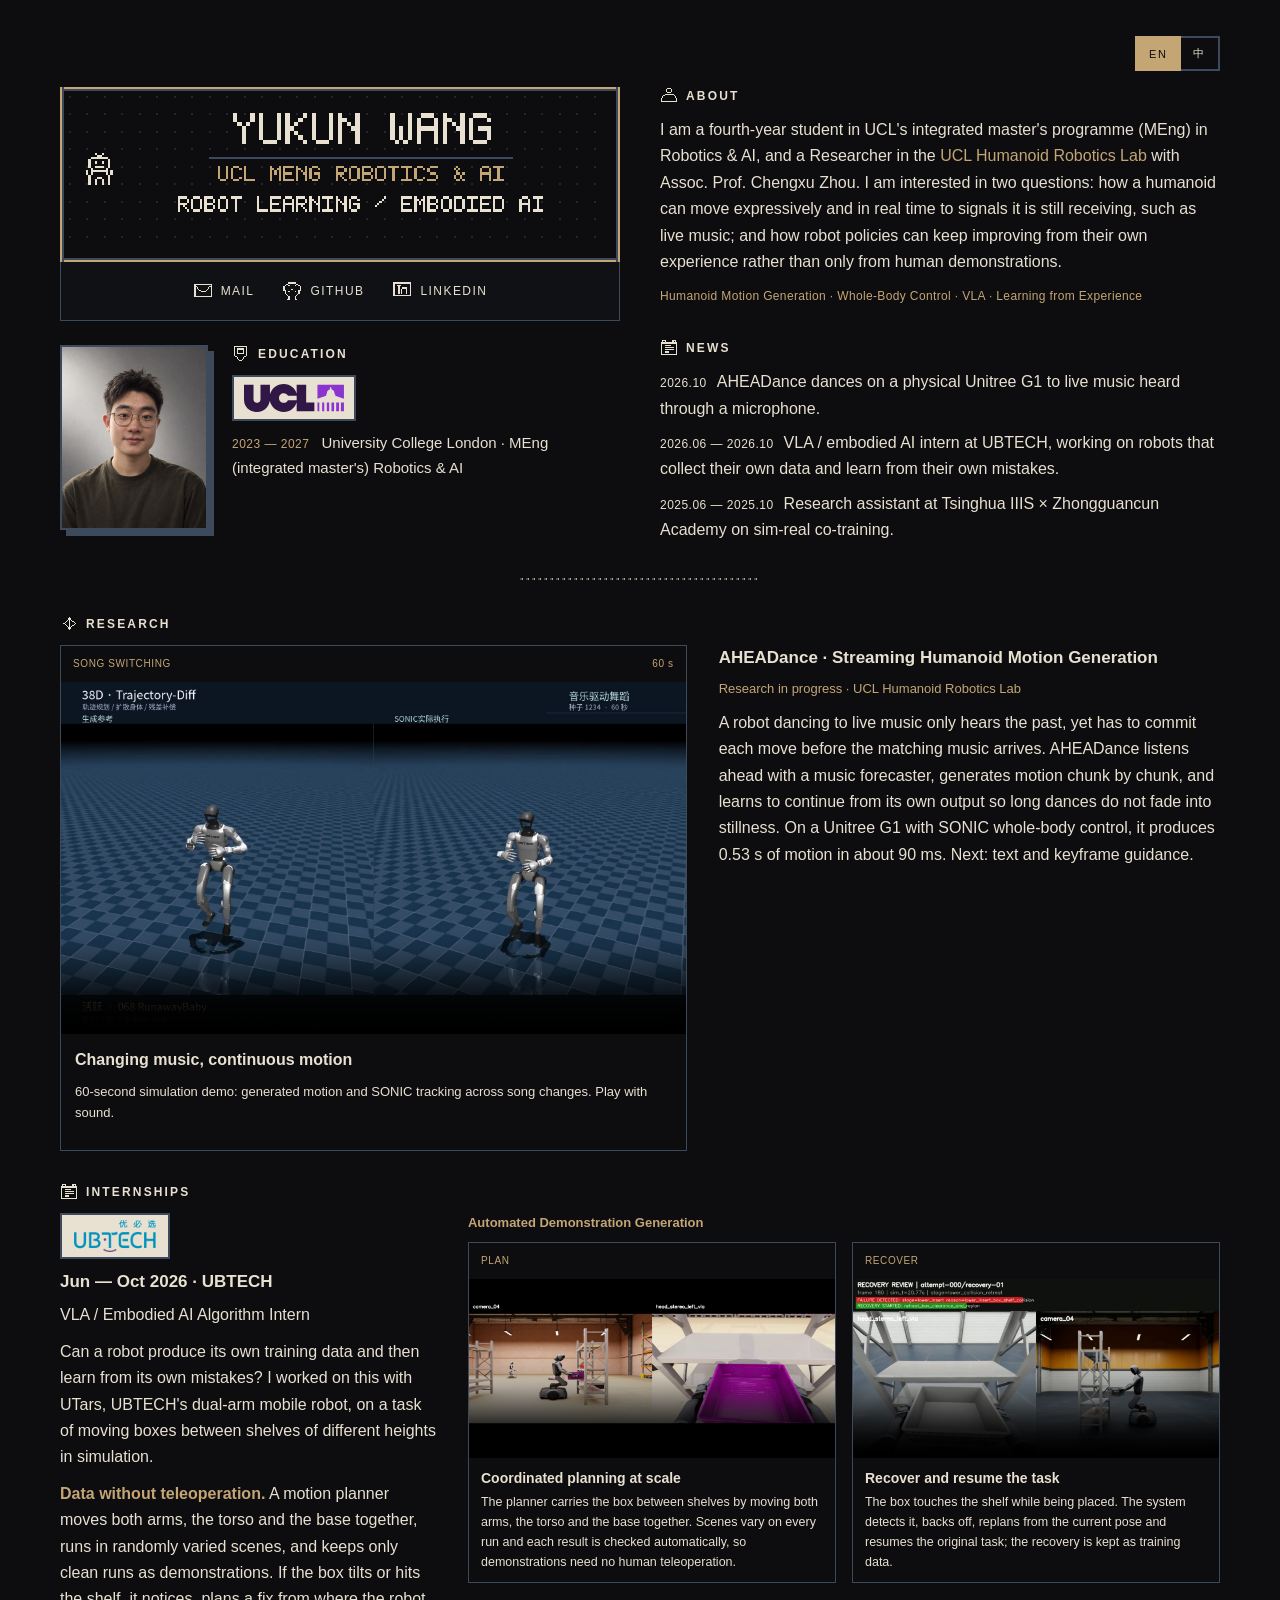
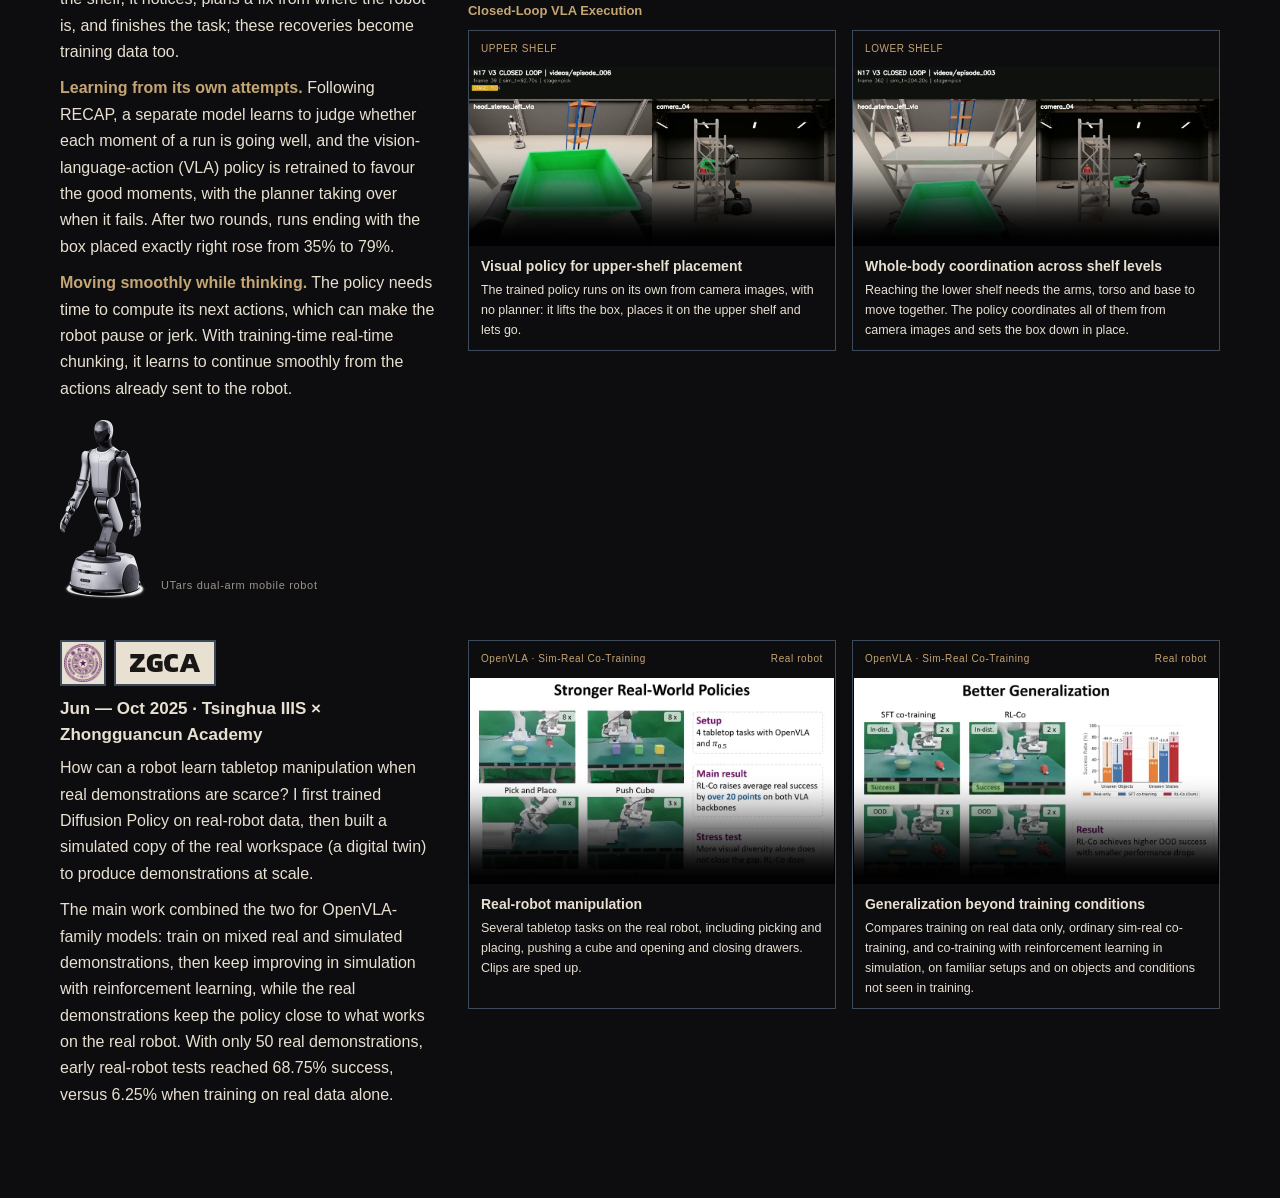
==== commit 17d029c6: "Use familiar system sans-serif fonts on the pixel homepage" ====
--- a/index.html
+++ b/index.html
@@ -10,7 +10,7 @@
 <meta content="https://lbtwyk.github.io/assets/banner.png" property="og:image"/>
 <link href="https://lbtwyk.github.io/" rel="canonical"/>
 <link href="assets/icons/robot.png" rel="icon" type="image/png"/>
-<link href="styles.css?v=banner-zh-20261029" rel="stylesheet"/>
+<link href="styles.css?v=system-font-20261106" rel="stylesheet"/>
 </head>
 <body>
 <div class="page">
--- a/styles.css
+++ b/styles.css
@@ -1,4 +1,5 @@
 :root {
+  --font-sans: -apple-system, BlinkMacSystemFont, "Segoe UI", "PingFang SC", "Microsoft YaHei", Arial, sans-serif;
   --ink: #0d0d10;
   --cream: #e8e0d0;
   --gold: #c4a574;
@@ -20,7 +21,7 @@
 }
 
 body {
-  font-family: "Iowan Old Style", Palatino, "Songti SC", "PingFang SC", Georgia, serif;
+  font-family: var(--font-sans);
   font-size: 16px;
   line-height: 1.65;
 }
@@ -57,7 +58,7 @@
 
 .lang button {
   appearance: none;
-  font-family: ui-monospace, "SFMono-Regular", Menlo, Consolas, monospace;
+  font-family: var(--font-sans);
   font-size: 11px;
   letter-spacing: 0.14em;
   padding: 8px 12px;
@@ -96,7 +97,7 @@
   text-align: center;
   color: var(--gold);
   font-size: 13px;
-  font-family: ui-monospace, "SFMono-Regular", Menlo, Consolas, monospace;
+  font-family: var(--font-sans);
   letter-spacing: 0.08em;
 }
 
@@ -119,7 +120,7 @@
   align-items: center;
   gap: 8px;
   color: var(--cream);
-  font-family: ui-monospace, "SFMono-Regular", Menlo, Consolas, monospace;
+  font-family: var(--font-sans);
   font-size: 12px;
   letter-spacing: 0.12em;
   line-height: 1;
@@ -157,7 +158,7 @@
   align-items: center;
   gap: 8px;
   margin-bottom: 12px;
-  font-family: ui-monospace, "SFMono-Regular", Menlo, Consolas, monospace;
+  font-family: var(--font-sans);
   font-size: 12px;
   font-weight: 600;
   letter-spacing: 0.18em;
@@ -177,7 +178,7 @@
 
 .keywords {
   margin-top: 12px;
-  font-family: ui-monospace, "SFMono-Regular", Menlo, Consolas, monospace;
+  font-family: var(--font-sans);
   font-size: 12px;
   letter-spacing: 0.03em;
   color: var(--gold);
@@ -203,7 +204,7 @@
 }
 
 .when {
-  font-family: ui-monospace, "SFMono-Regular", Menlo, Consolas, monospace;
+  font-family: var(--font-sans);
   font-size: 12px;
   letter-spacing: 0.04em;
   color: var(--gold);
@@ -234,7 +235,7 @@
 a:focus-visible, button:focus-visible, video:focus-visible { outline: 2px solid var(--gold); outline-offset: 4px; }
 .demo-grid { display: grid; grid-template-columns: 1fr 1fr; gap: 16px; }
 .demo-card { border: 1px solid var(--slate); min-width: 0; scroll-margin-top: 20px; }
-.card-top { display: flex; align-items: center; justify-content: space-between; padding: 10px 12px; font-family: ui-monospace, Menlo, Consolas, monospace; font-size: 10px; letter-spacing: .06em; color: var(--gold); }
+.card-top { display: flex; align-items: center; justify-content: space-between; padding: 10px 12px; font-family: var(--font-sans); font-size: 10px; letter-spacing: .06em; color: var(--gold); }
 .film { background: #000; }
 .film video { display: block; width: 100%; height: auto; aspect-ratio: 2.05; object-fit: contain; }
 .card-copy { padding: 14px; }
@@ -248,7 +249,7 @@
 }
 
 .demo-group { margin-top: 24px; }
-.demo-group h3 { color: var(--gold); font-family: ui-monospace, Menlo, Consolas, monospace; font-size: 13px; font-weight: 600; line-height: 1.6; margin-bottom: 8px; }
+.demo-group h3 { color: var(--gold); font-family: var(--font-sans); font-size: 13px; font-weight: 600; line-height: 1.6; margin-bottom: 8px; }
 .group-description { font-size: 14px; margin-bottom: 14px; }
 
 .entry-title { font-size: 17px; font-weight: 600; margin-bottom: 8px; line-height: 1.5; }
@@ -330,7 +331,7 @@
 .org-chip img { display: block; height: 100%; width: auto; mix-blend-mode: multiply; }
 .utars { margin-top: 18px; display: flex; align-items: flex-end; gap: 14px; }
 .utars img { display: block; height: 180px; width: auto; }
-.utars figcaption { font-family: ui-monospace, "SFMono-Regular", Menlo, Consolas, monospace; font-size: 11px; letter-spacing: 0.06em; color: var(--muted); padding-bottom: 6px; }
+.utars figcaption { font-family: var(--font-sans); font-size: 11px; letter-spacing: 0.06em; color: var(--muted); padding-bottom: 6px; }
 @media (max-width: 900px) {
   .hero .profile { order: 2; margin-top: 24px; }
   .hero #about { order: 3; }
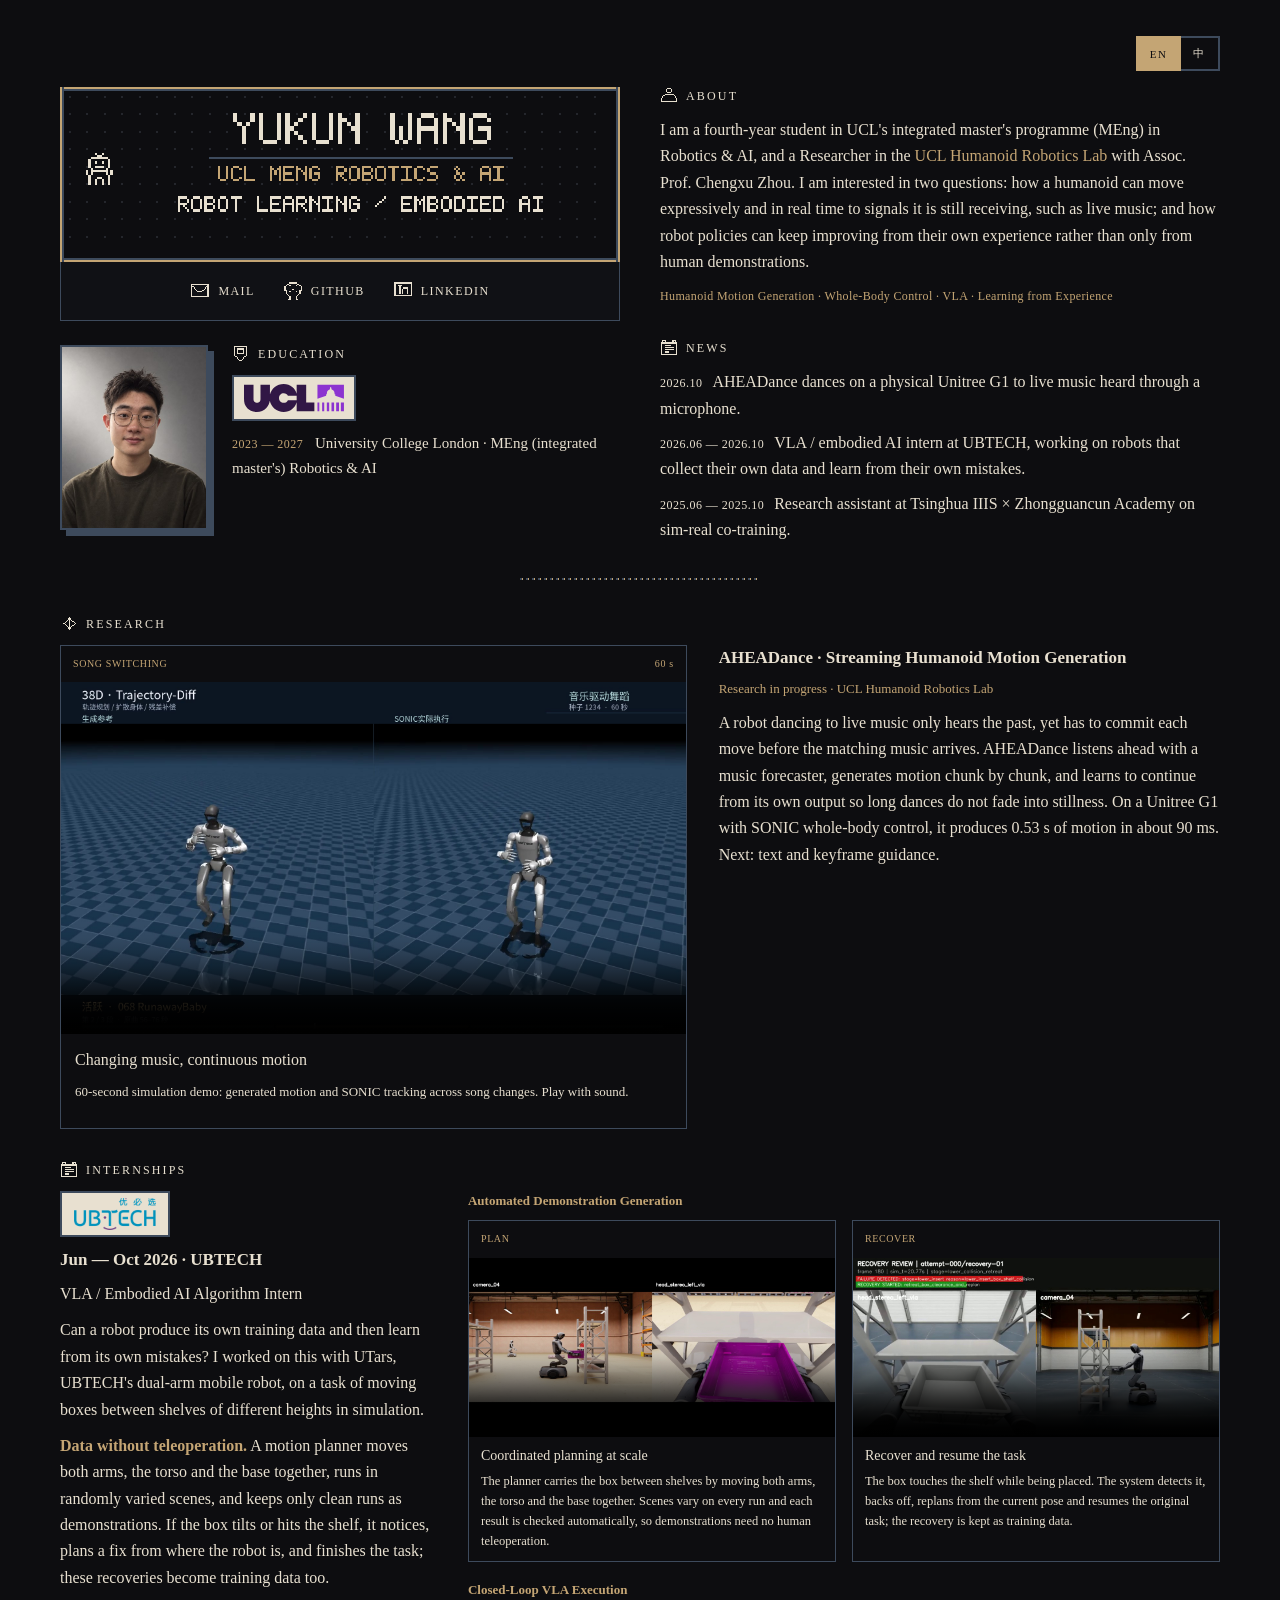
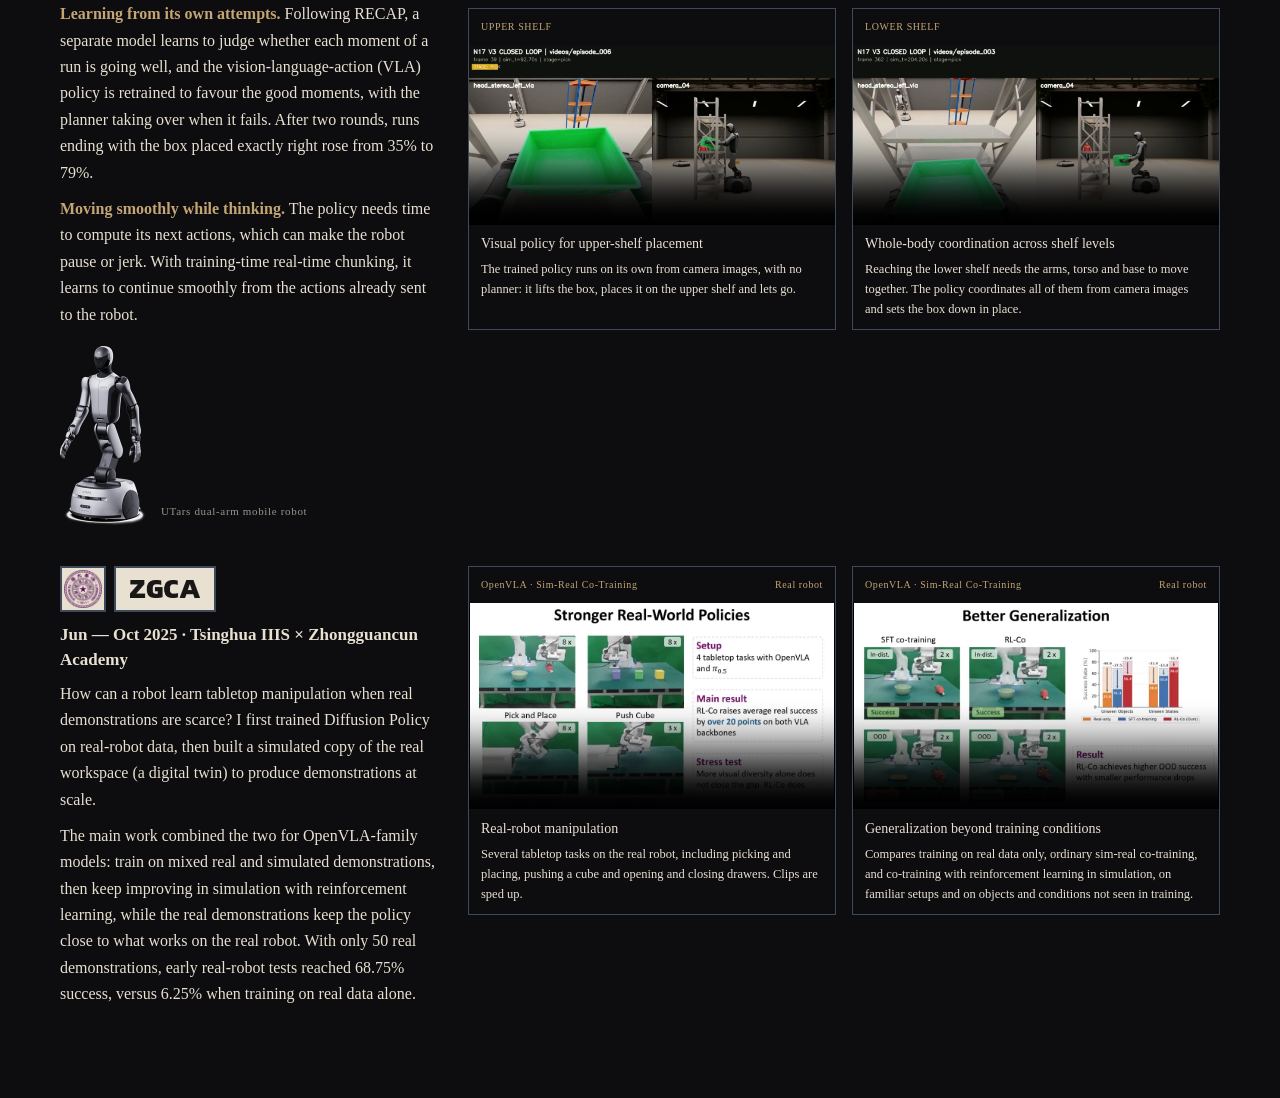
==== commit 489e4498: "Apply selected classic serif font option C" ====
--- a/index.html
+++ b/index.html
@@ -10,7 +10,7 @@
 <meta content="https://lbtwyk.github.io/assets/banner.png" property="og:image"/>
 <link href="https://lbtwyk.github.io/" rel="canonical"/>
 <link href="assets/icons/robot.png" rel="icon" type="image/png"/>
-<link href="styles.css?v=system-font-20261106" rel="stylesheet"/>
+<link href="styles.css?v=classic-serif-20261106" rel="stylesheet"/>
 </head>
 <body>
 <div class="page">
--- a/styles.css
+++ b/styles.css
@@ -1,5 +1,5 @@
 :root {
-  --font-sans: -apple-system, BlinkMacSystemFont, "Segoe UI", "PingFang SC", "Microsoft YaHei", Arial, sans-serif;
+  --font-sans: Georgia, "Songti SC", SimSun, serif;
   --ink: #0d0d10;
   --cream: #e8e0d0;
   --gold: #c4a574;
@@ -22,6 +22,8 @@
 
 body {
   font-family: var(--font-sans);
+  font-weight: 400;
+  -webkit-font-smoothing: antialiased;
   font-size: 16px;
   line-height: 1.65;
 }
@@ -356,3 +358,7 @@
 @media (max-width: 900px) {
   .hero .identity-panel { width: 100%; }
 }
+
+/* Selected font preview C: classic serif type with restrained headings. */
+h2, h3, h4 { font-weight: 500; }
+strong { font-weight: 500; }
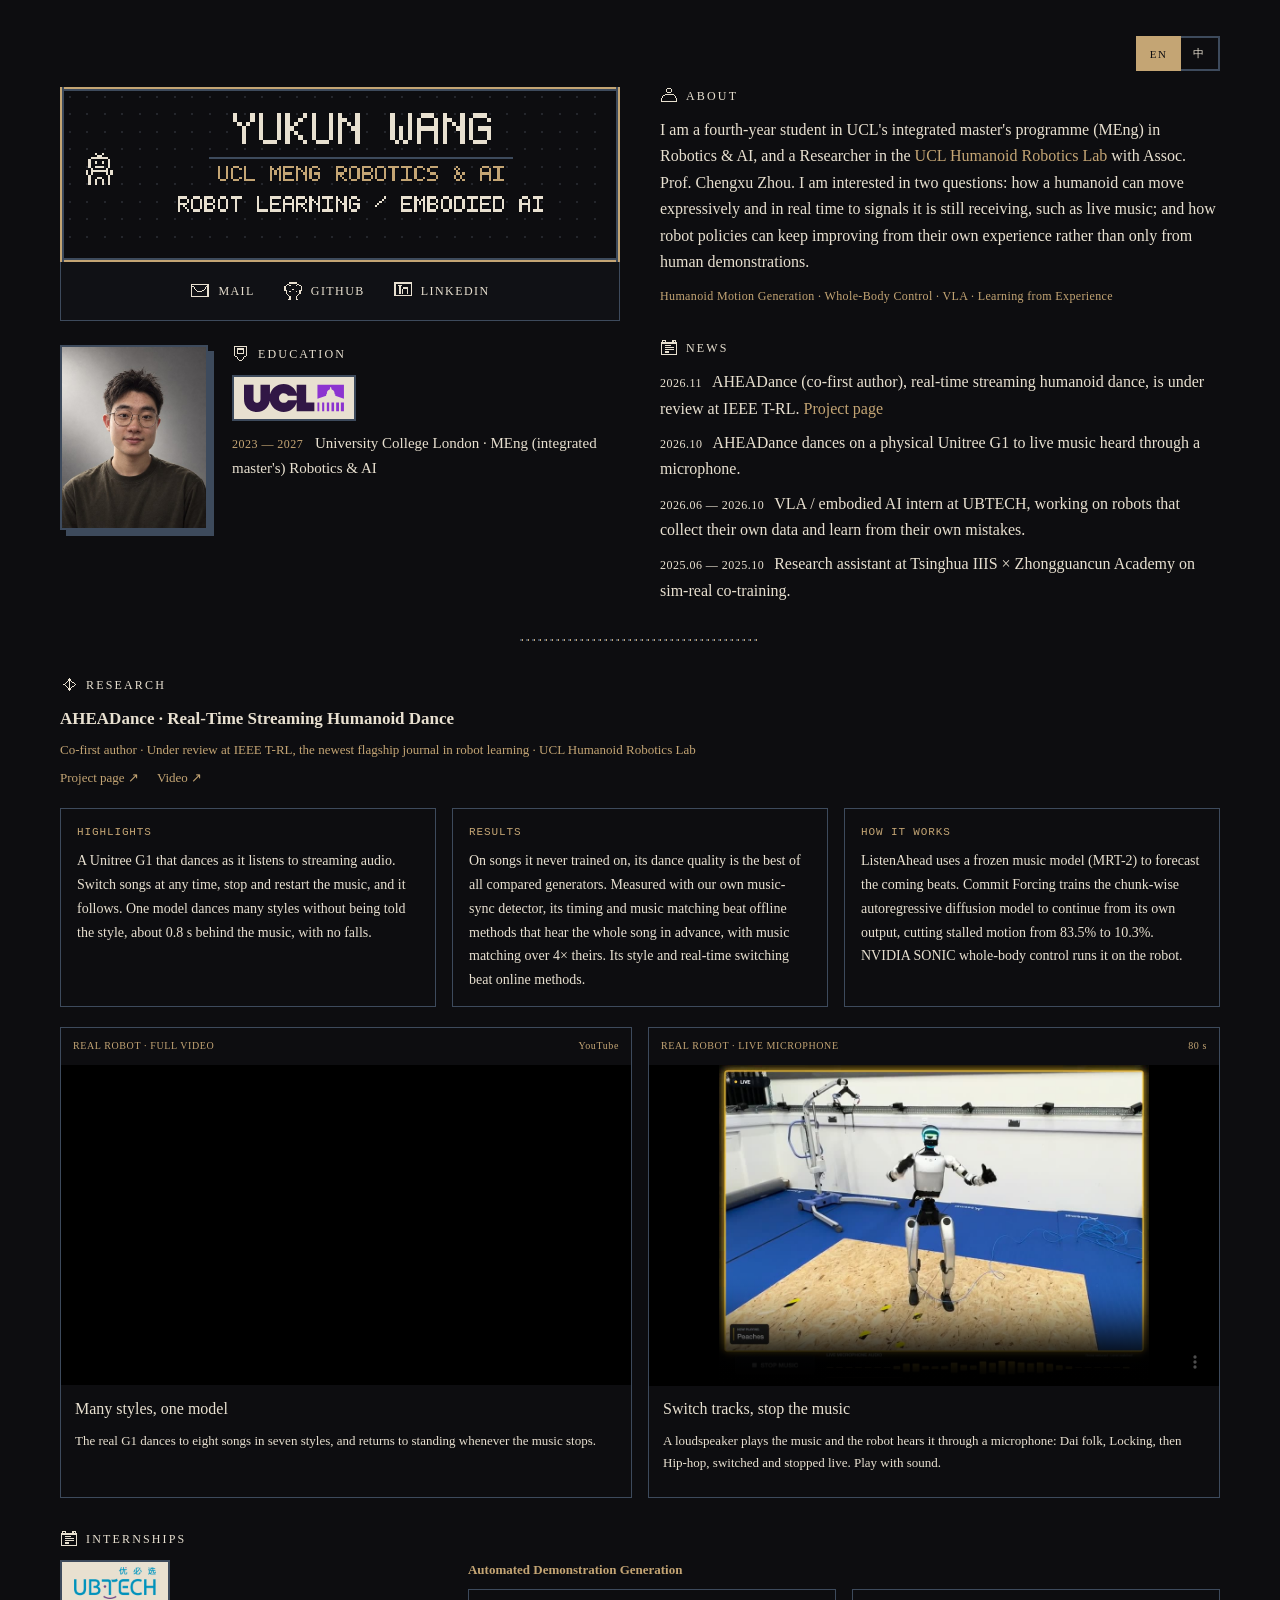
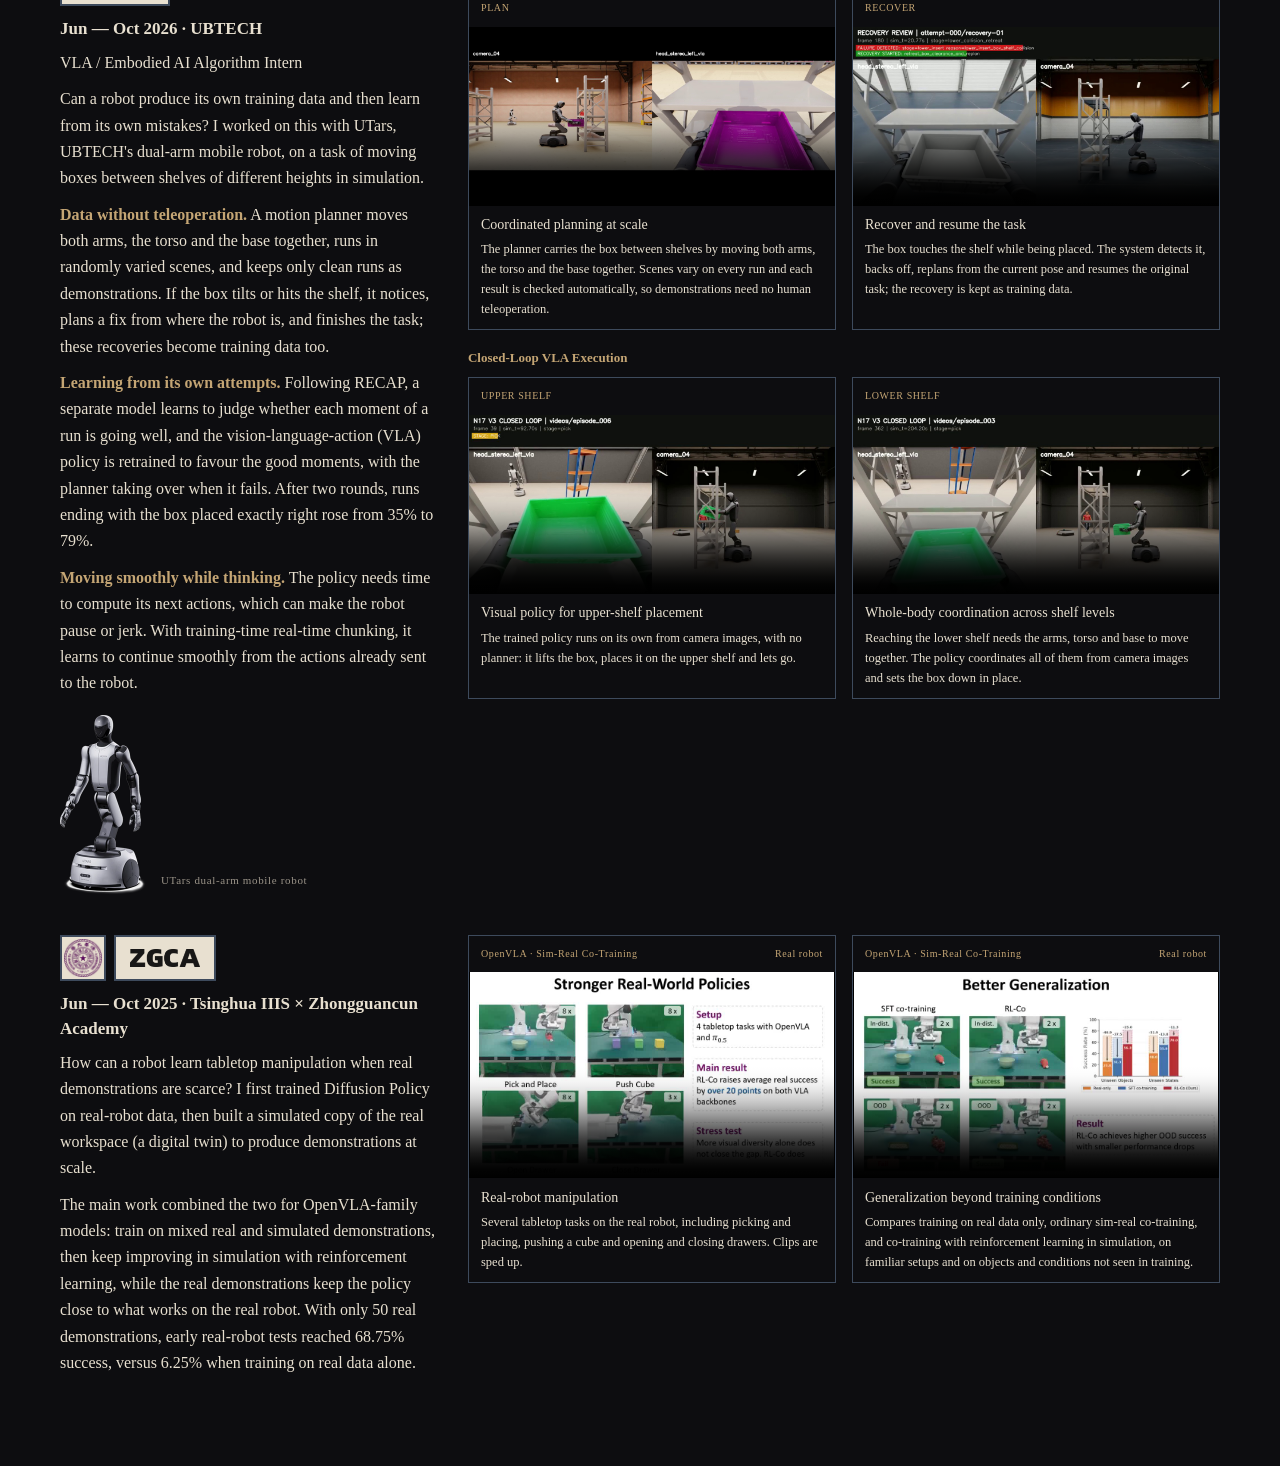
==== commit fba54b36: "Update AHEADance: under review at IEEE T-RL, real-robot microphone demo and new layout Add the Novem" ====
--- a/index.html
+++ b/index.html
@@ -6,11 +6,11 @@
 <meta content="width=device-width, initial-scale=1" name="viewport"/>
 <title>Yukun Wang / 王宇堃</title>
 <meta content="Yukun Wang — UCL MEng Robotics &amp; AI, Researcher at the UCL Humanoid Robotics Lab. Humanoid motion generation, whole-body control, VLA policies, and robot learning from experience." name="description"/>
-<meta content="Yukun Wang / 王宇堃 — Multimodal Motion &amp; Embodied AI" property="og:title"/>
+<meta content="Yukun Wang / 王宇堃 — Humanoid Motion Generation &amp; Embodied AI" property="og:title"/>
 <meta content="https://lbtwyk.github.io/assets/banner.png" property="og:image"/>
 <link href="https://lbtwyk.github.io/" rel="canonical"/>
 <link href="assets/icons/robot.png" rel="icon" type="image/png"/>
-<link href="styles.css?v=classic-serif-20261106" rel="stylesheet"/>
+<link href="styles.css?v=aheadance-20261110" rel="stylesheet"/>
 </head>
 <body>
 <div class="page">
@@ -64,6 +64,7 @@
 <section aria-labelledby="news-title" id="news">
 <h2 id="news-title"><img alt="" height="18" src="assets/icons/plain/news.png" width="18"/><span class="en">News</span><span class="zh">动态</span></h2>
 <ul class="news">
+<li><p class="when">2026.11</p><p class="en">AHEADance (co-first author), real-time streaming humanoid dance, is under review at IEEE T-RL. <a href="https://ihcr.github.io/AHEADance/">Project page</a></p><p class="zh">AHEADance（共同一作）· 人形机器人实时流式舞蹈生成，IEEE T-RL 审稿中。<a href="https://ihcr.github.io/AHEADance/">项目主页</a></p></li>
 <li><p class="when">2026.10</p><p class="en">AHEADance dances on a physical Unitree G1 to live music heard through a microphone.</p><p class="zh">AHEADance 在 Unitree G1 真机上运行，通过麦克风听现场音乐起舞。</p></li>
 <li><p class="when">2026.06 — 2026.10</p><p class="en">VLA / embodied AI intern at UBTECH, working on robots that collect their own data and learn from their own mistakes.</p><p class="zh">在优必选任 VLA 具身智能算法实习生，研究让机器人自己采集数据、从自己的失败中学习。</p></li>
 <li><p class="when">2025.06 — 2025.10</p><p class="en">Research assistant at Tsinghua IIIS × Zhongguancun Academy on sim-real co-training.</p><p class="zh">在清华交叉信息研究院 × 中关村学院任研究助理，研究虚实联合训练。</p></li>
@@ -75,19 +76,28 @@
 <section aria-labelledby="projects-title" id="projects">
 <h2 id="projects-title"><img alt="" height="18" src="assets/icons/plain/now.png" width="18"/><span class="en">Research</span><span class="zh">研究</span></h2>
 <span id="foredance" aria-hidden="true"></span>
-<article class="feature" id="aheadance">
-<div class="feature-media">
-<div class="demo-card foredance-demo">
-<div class="card-top"><span class="en">SONG SWITCHING</span><span class="zh">切歌展示</span><span>60 s</span></div>
-<div class="film"><video controls playsinline preload="metadata" data-manual-play poster="assets/posters/foredance-song-switch.jpg?v=20261015" width="1920" height="1080" aria-label="AHEADance song-switching motion generation / AHEADance 切歌动作生成"><source src="assets/videos/foredance-song-switch.mp4?v=20261015" type="video/mp4"></video></div>
-<div class="card-copy"><h4><span class="en">Changing music, continuous motion</span><span class="zh">音乐切换，动作连续生成</span></h4><p class="en">60-second simulation demo: generated motion and SONIC tracking across song changes. Play with sound.</p><p class="zh">60 秒仿真展示：切歌过程中的动作生成与 SONIC 跟踪。点击播放，结合音乐观看。</p></div>
+<article class="feature-v2" id="aheadance">
+<header class="feature-head">
+<h3 class="entry-title"><span class="en">AHEADance · Real-Time Streaming Humanoid Dance</span><span class="zh">AHEADance · 边听边跳的人形机器人实时流式舞蹈生成</span></h3>
+<p class="project-status"><span class="en">Co-first author · Under review at IEEE T-RL, the newest flagship journal in robot learning · UCL Humanoid Robotics Lab</span><span class="zh">共同一作 · IEEE T-RL（机器人学习最新顶刊）审稿中 · UCL Humanoid Robotics Lab</span></p>
+<p class="project-links"><a href="https://ihcr.github.io/AHEADance/"><span class="en">Project page</span><span class="zh">项目主页</span> ↗</a><a href="https://youtu.be/WqwX6balBUI"><span class="en">Video</span><span class="zh">视频</span> ↗</a></p>
+</header>
+<div class="feature-points">
+<div class="point"><p class="point-label"><span class="en">HIGHLIGHTS</span><span class="zh">项目亮点</span></p><p class="en">A Unitree G1 that <strong>dances as it listens</strong> to streaming audio. Switch songs at any time, stop and restart the music, and it follows. One model dances many styles without being told the style, about <strong>0.8 s</strong> behind the music, with no falls.</p><p class="zh">由流式音频驱动 Unitree G1 真机<strong>边听边跳</strong>：随时切歌、音乐随停随起，机器人都能跟上；同一模型无需告知曲风即可跳出多种舞蹈风格，端到端延迟约 <strong>0.8 秒</strong>，全程无摔倒。</p></div>
+<div class="point"><p class="point-label"><span class="en">RESULTS</span><span class="zh">效果领先</span></p><p class="en">On songs it never trained on, its <strong>dance quality is the best</strong> of all compared generators. Measured with our own music-sync detector, its timing and music matching <strong>beat offline methods</strong> that hear the whole song in advance, with music matching over <strong>4×</strong> theirs. Its style and real-time switching beat online methods.</p><p class="zh">在训练未见歌曲上，<strong>舞蹈质量在所有对比方法中最优</strong>；经自研的音乐同步检测器评估，节奏同步与音乐匹配均<strong>超过需提前听完整首歌的 offline 方法</strong>，音乐匹配度达其他方法 <strong>4 倍以上</strong>；风格表现与实时切换均优于 online 方法。</p></div>
+<div class="point"><p class="point-label"><span class="en">HOW IT WORKS</span><span class="zh">技术路线</span></p><p class="en"><strong>ListenAhead</strong> uses a frozen music model (MRT-2) to forecast the coming beats. <strong>Commit Forcing</strong> trains the chunk-wise autoregressive diffusion model to continue from its own output, cutting stalled motion from 83.5% to 10.3%. NVIDIA SONIC whole-body control runs it on the robot.</p><p class="zh"><strong>ListenAhead</strong> 用冻结的音乐大模型 MRT-2 预测即将到来的节拍；<strong>Commit Forcing</strong> 让块间自回归、块内扩散的生成模型从自己生成的动作继续往下跳，停滞片段从 83.5% 降至 10.3%；最终由 NVIDIA SONIC 全身控制在真机上执行。</p></div>
 </div>
-</div>
-<div class="feature-text">
-<h3 class="entry-title"><span class="en">AHEADance · Streaming Humanoid Motion Generation</span><span class="zh">AHEADance · 人形机器人流式动作生成</span></h3>
-<p class="project-status"><span class="en">Research in progress · UCL Humanoid Robotics Lab</span><span class="zh">研究进行中 · UCL Humanoid Robotics Lab</span></p>
-<p class="en">A robot dancing to live music only hears the past, yet has to commit each move before the matching music arrives. AHEADance listens ahead with a music forecaster, generates motion chunk by chunk, and learns to continue from its own output so long dances do not fade into stillness. On a Unitree G1 with SONIC whole-body control, it produces 0.53 s of motion in about 90 ms. Next: text and keyframe guidance.</p>
-<p class="zh">机器人随现场音乐跳舞时只能听到已经播放的部分，却必须在对应音乐到来之前做出动作。AHEADance 借助音乐预测“提前听”，逐段生成动作，并学会从自己生成的动作继续往下跳，避免长时间跳舞后动作逐渐停滞。接入 SONIC 全身控制后，在 Unitree G1 上约 90 毫秒即可生成 0.53 秒动作。下一步将加入文本与关键帧引导。</p>
+<div class="demo-grid feature-demos">
+<article class="demo-card">
+<div class="card-top"><span class="en">REAL ROBOT · FULL VIDEO</span><span class="zh">真机 · 完整视频</span><span>YouTube</span></div>
+<div class="film"><iframe src="https://www.youtube-nocookie.com/embed/WqwX6balBUI" title="AHEADance: Anticipatory Humanoid Dance from Streaming Audio" loading="lazy" allow="encrypted-media; picture-in-picture; fullscreen" referrerpolicy="strict-origin-when-cross-origin"></iframe></div>
+<div class="card-copy"><h4><span class="en">Many styles, one model</span><span class="zh">一个模型，多种风格</span></h4><p class="en">The real G1 dances to eight songs in seven styles, and returns to standing whenever the music stops.</p><p class="zh">G1 真机随 8 首歌、7 种风格起舞，音乐一停就回到站立。</p></div>
+</article>
+<article class="demo-card">
+<div class="card-top"><span class="en">REAL ROBOT · LIVE MICROPHONE</span><span class="zh">真机 · 麦克风实时收音</span><span>80 s</span></div>
+<div class="film"><video controls playsinline preload="metadata" data-manual-play poster="assets/posters/aheadance-real-song-switch.jpg" width="960" height="716" aria-label="AHEADance on a real Unitree G1, switching and stopping music through a microphone / AHEADance 真机麦克风实时切歌与停歌"><source src="assets/videos/aheadance-real-song-switch.mp4" type="video/mp4"></video></div>
+<div class="card-copy"><h4><span class="en">Switch tracks, stop the music</span><span class="zh">随时切歌，随停随起</span></h4><p class="en">A loudspeaker plays the music and the robot hears it through a microphone: Dai folk, Locking, then Hip-hop, switched and stopped live. Play with sound.</p><p class="zh">音箱放歌，机器人用麦克风收音：傣族民乐 → Locking → Hip-hop，现场切歌、停歌。点击播放，结合音乐观看。</p></div>
+</article>
 </div>
 </article>
 </section>
--- a/styles.css
+++ b/styles.css
@@ -362,3 +362,18 @@
 /* Selected font preview C: classic serif type with restrained headings. */
 h2, h3, h4 { font-weight: 500; }
 strong { font-weight: 500; }
+
+/* AHEADance feature (2026-11-10): header, three key points, two real-robot films. */
+.feature-v2 { display: grid; gap: 20px; }
+.feature-head .project-status { margin-bottom: 6px; }
+.project-links { display: flex; gap: 18px; font-size: 13px; margin: 0; }
+.feature-points { display: grid; grid-template-columns: repeat(3, minmax(0, 1fr)); gap: 16px; }
+.point { border: 1px solid var(--slate); padding: 14px 16px; }
+.point p:not(.point-label) { font-size: 14px; line-height: 1.7; margin: 0; }
+.point-label { font-family: ui-monospace, Menlo, Consolas, monospace; font-size: 11px; letter-spacing: .08em; color: var(--gold); margin: 0 0 8px; }
+.feature-demos { grid-template-columns: 1fr 1fr; }
+.feature-demos .film iframe, .feature-demos .film video { display: block; width: 100%; height: auto; aspect-ratio: 16 / 9; border: 0; object-fit: contain; }
+.feature-demos .card-copy { padding: 12px 14px; }
+@media (max-width: 860px) {
+  .feature-points, .feature-demos { grid-template-columns: 1fr; }
+}
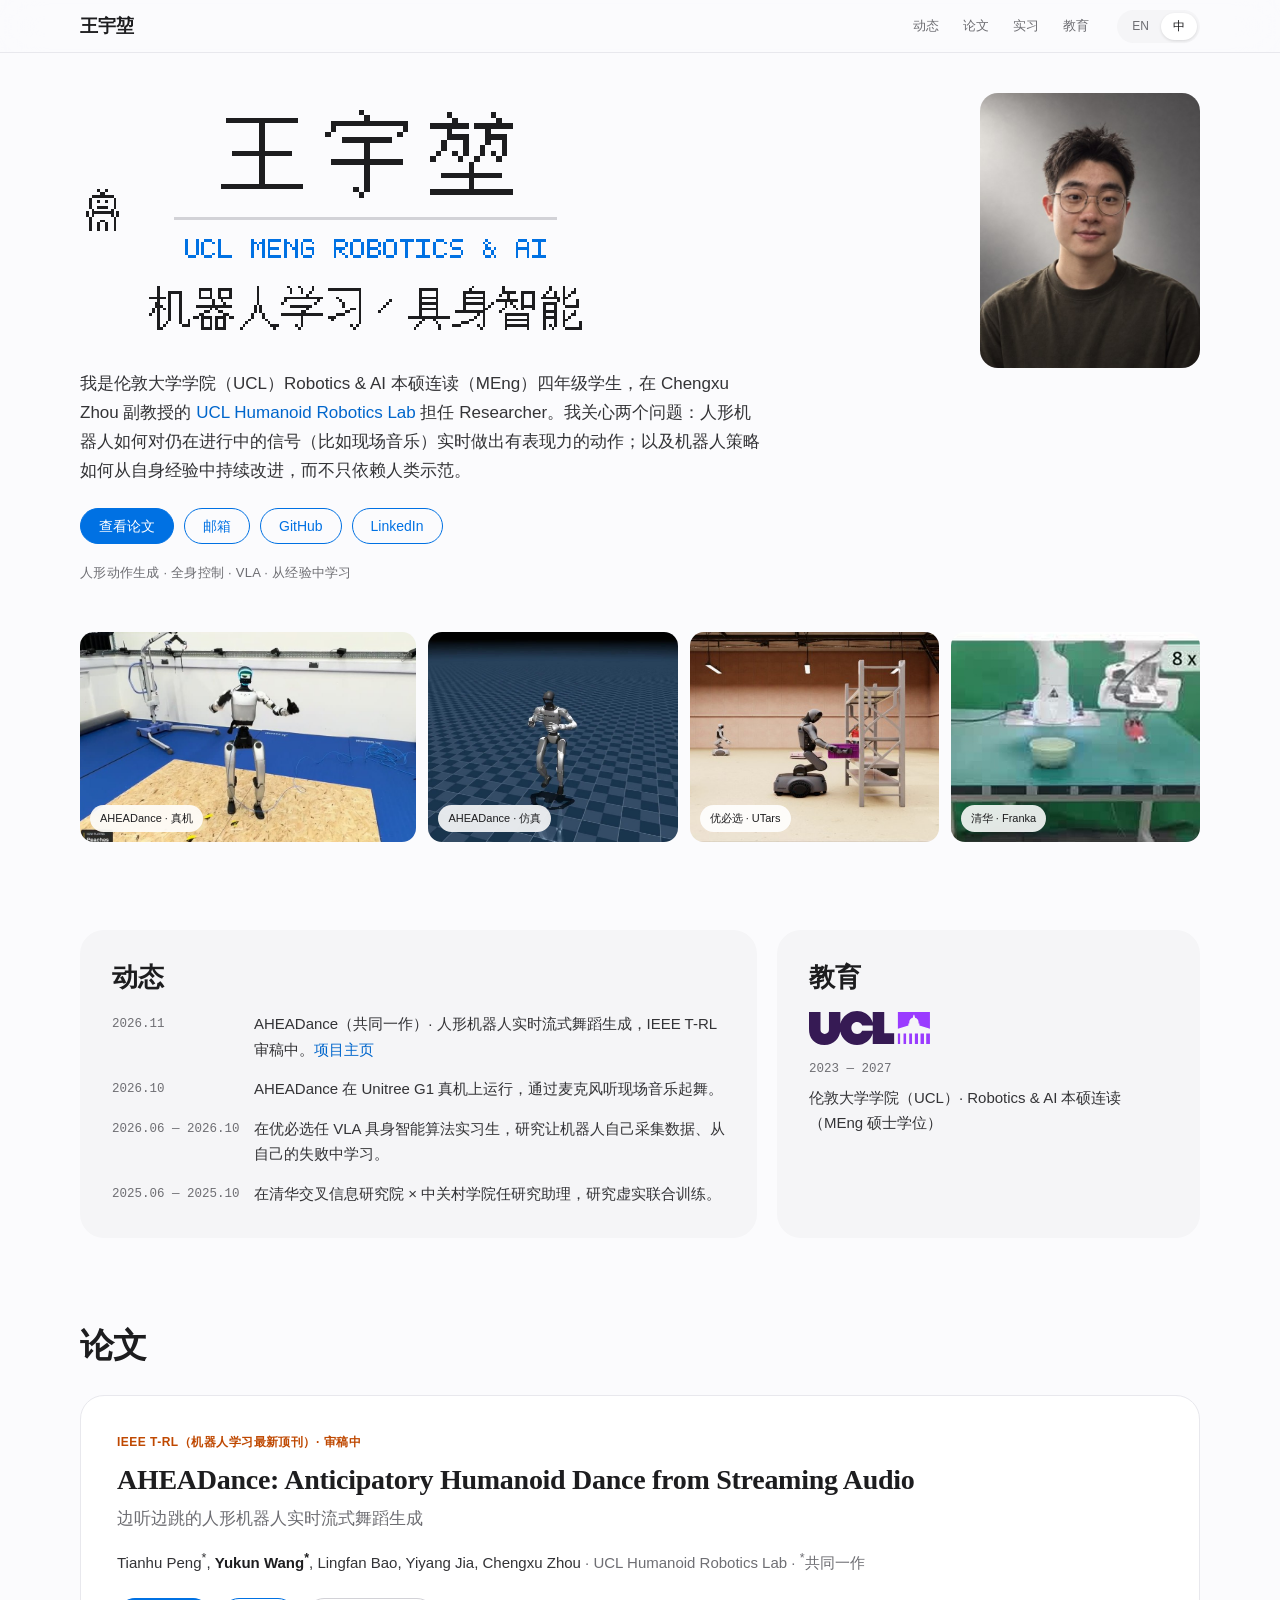
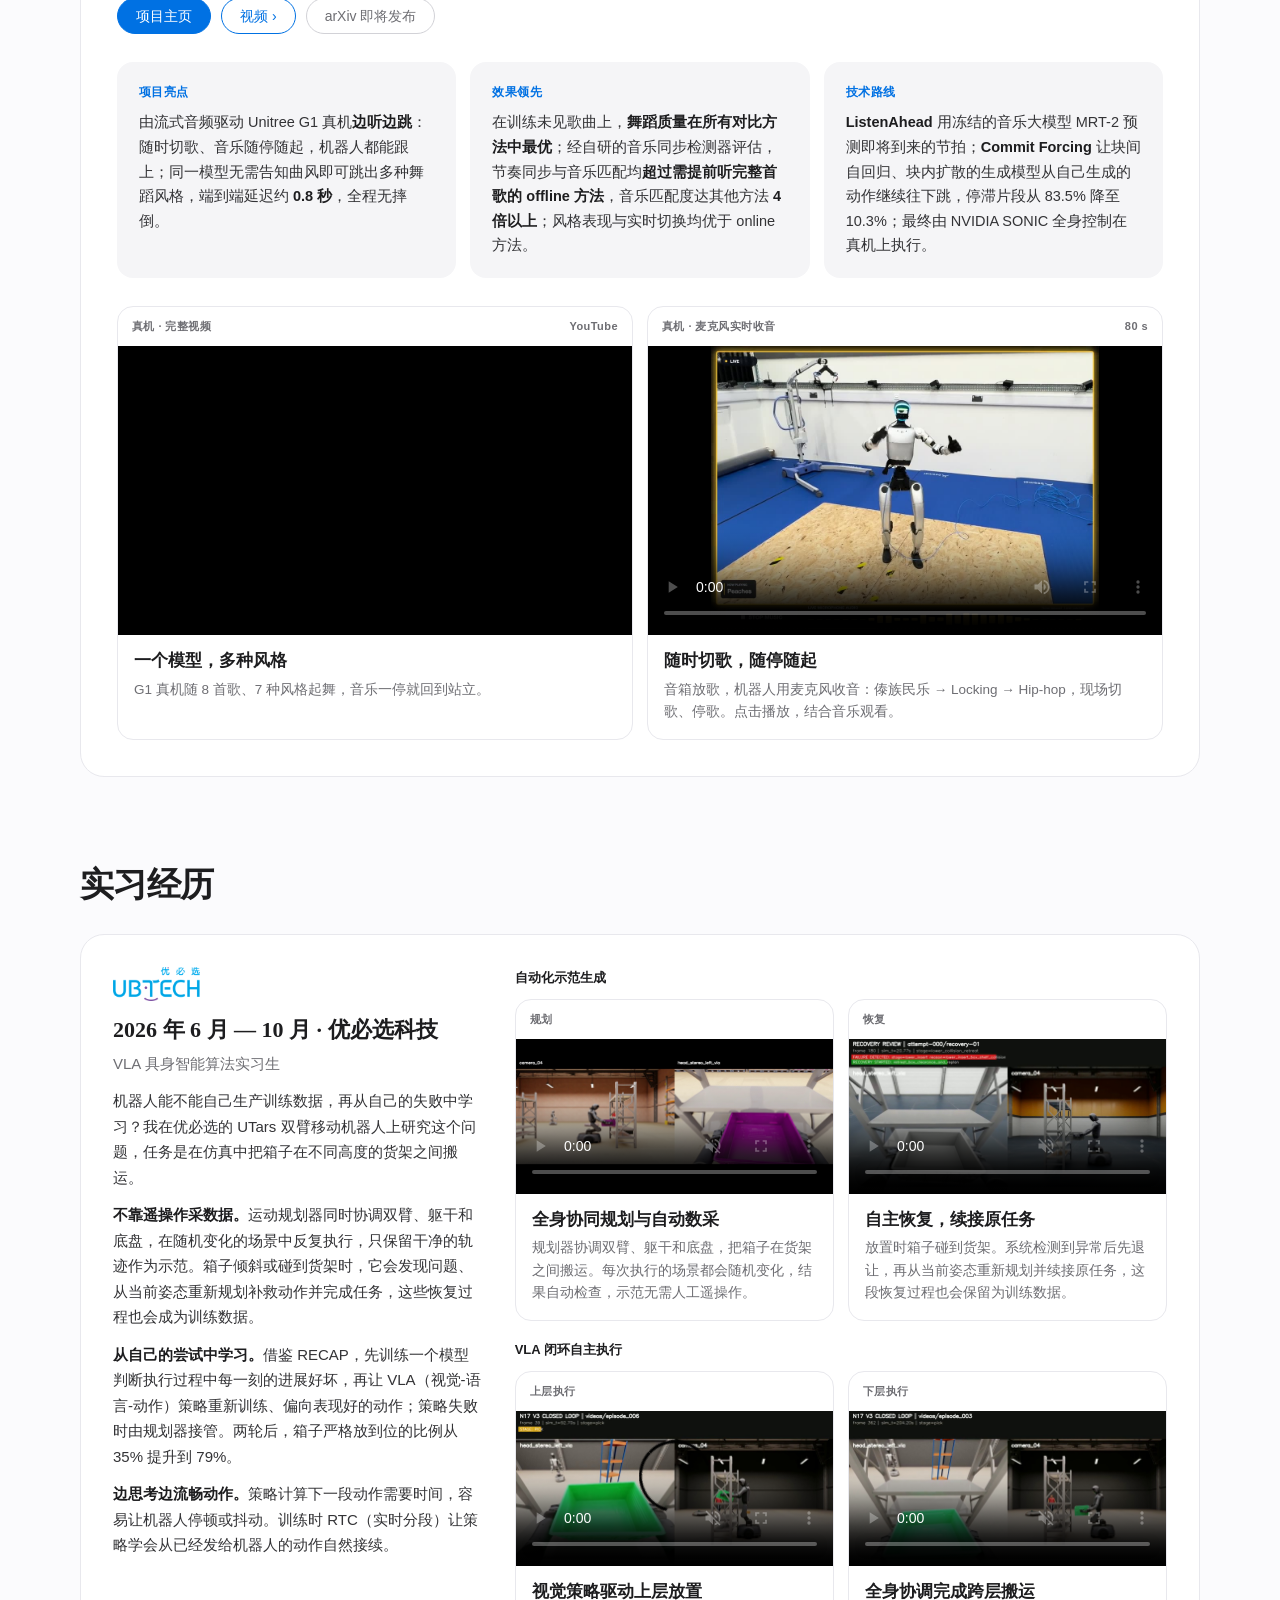
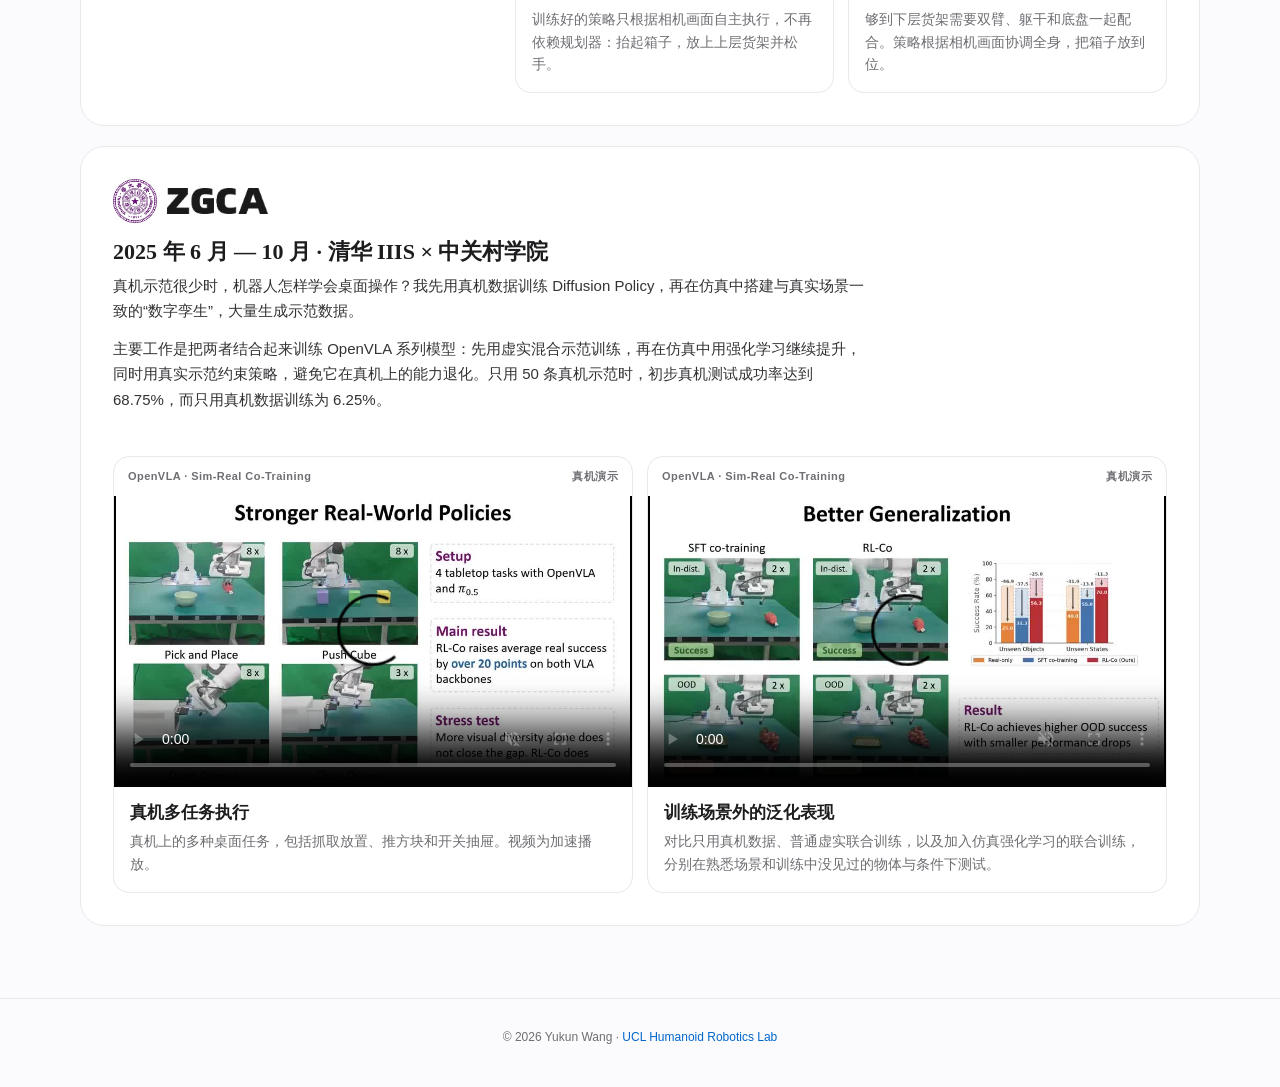
==== commit 23cb3749: "Redesign homepage in an ivory, Apple-style light theme Keep the pixel nameplate (recoloured for a li" ====
--- a/index.html
+++ b/index.html
@@ -1,6 +1,6 @@
 <!DOCTYPE html>
 
-<html data-lang="en" lang="en">
+<html data-lang="zh" lang="zh-CN">
 <head>
 <meta charset="utf-8"/>
 <meta content="width=device-width, initial-scale=1" name="viewport"/>
@@ -10,59 +10,38 @@
 <meta content="https://lbtwyk.github.io/assets/banner.png" property="og:image"/>
 <link href="https://lbtwyk.github.io/" rel="canonical"/>
 <link href="assets/icons/robot.png" rel="icon" type="image/png"/>
-<link href="styles.css?v=aheadance-20261110" rel="stylesheet"/>
+<link href="styles.css?v=ivory-20261110" rel="stylesheet"/>
 </head>
 <body>
-<div class="page">
-<header class="top">
-<div aria-label="Language" class="lang" role="group">
-<button aria-pressed="true" data-set-lang="en" type="button">EN</button>
-<button aria-pressed="false" data-set-lang="zh" type="button">中</button>
-</div>
-</header>
-<div class="hero">
-<div class="hero-left">
-<div class="identity-panel">
+<header class="nav"><div class="nav-inner">
+<a class="wordmark" href="#top"><span class="en">Yukun Wang</span><span class="zh">王宇堃</span></a>
+<nav aria-label="Sections"><a href="#news"><span class="en">News</span><span class="zh">动态</span></a><a href="#paper"><span class="en">Paper</span><span class="zh">论文</span></a><a href="#internships"><span class="en">Internships</span><span class="zh">实习</span></a><a href="#education"><span class="en">Education</span><span class="zh">教育</span></a></nav>
+<div aria-label="Language" class="lang" role="group"><button aria-pressed="false" data-set-lang="en" type="button">EN</button><button aria-pressed="true" data-set-lang="zh" type="button">中</button></div>
+</div></header>
+<main class="page" id="top">
+<section class="hero" aria-label="Introduction">
 <h1 class="sr-only">Yukun Wang / 王宇堃</h1>
-<img alt="Yukun Wang / 王宇堃 — UCL MEng Robotics &amp; AI, robot learning, embodied AI" class="banner en" height="400" src="assets/banner.png" width="1280"/>
-<img alt="王宇堃 — UCL Robotics &amp; AI 本硕连读，机器人学习 / 具身智能" class="banner zh" height="500" src="assets/banner-zh.png?v=20261029-spacing" width="1600"/>
-<nav aria-label="Links" class="socials">
-<a href="mailto:lambert.wang.23@ucl.ac.uk">
-<img alt="" height="20" src="assets/icons/plain/mail.png" width="20"/>
-<span>Mail</span>
-</a>
-<a href="https://github.com/lbtwyk">
-<img alt="" height="20" src="assets/icons/plain/github.png" width="20"/>
-<span>GitHub</span>
-</a>
-<a href="https://www.linkedin.com/in/yukun-wang-024120297/">
-<img alt="" height="20" src="assets/icons/plain/linkedin.png" width="20"/>
-<span>LinkedIn</span>
-</a>
-</nav>
-</div>
-<div class="profile">
-<img alt="Portrait of Yukun Wang / 王宇堃" class="portrait" height="600" src="assets/portrait.jpg" width="480"/>
-<section aria-labelledby="education-title" id="education">
-<h2 id="education-title"><img alt="" height="18" src="assets/icons/plain/research.png" width="18"/><span class="en">Education</span><span class="zh">教育</span></h2>
-<div class="org-logos"><span class="org-chip"><img alt="UCL" height="391" src="assets/logos/ucl.svg" width="1394"/></span></div>
-<p class="edu-line"><span class="when">2023 — 2027</span> <span class="en">University College London · MEng (integrated master's) Robotics &amp; AI</span><span class="zh">伦敦大学学院（UCL）· Robotics &amp; AI 本硕连读（MEng 硕士学位）</span></p>
-</section>
-</div>
-</div>
-<div class="hero-right">
-<section id="about">
-<h2>
-<img alt="" height="18" src="assets/icons/plain/about.png" width="18"/>
-<span class="en">About</span>
-<span class="zh">简介</span>
-</h2>
+<div class="hero-main">
+<div class="hero-text">
+<img alt="Yukun Wang — UCL MEng Robotics &amp; AI, robot learning / embodied AI" class="nameplate en" src="assets/nameplate-en.png" width="953" height="273"/>
+<img alt="王宇堃 — UCL MEng Robotics &amp; AI，机器人学习 / 具身智能" class="nameplate zh" src="assets/nameplate-zh.png" width="943" height="456"/>
 <p class="en">I am a fourth-year student in UCL's integrated master's programme (MEng) in Robotics &amp; AI, and a Researcher in the <a href="https://ucl-humanoid.github.io/">UCL Humanoid Robotics Lab</a> with Assoc. Prof. Chengxu Zhou. I am interested in two questions: how a humanoid can move expressively and in real time to signals it is still receiving, such as live music; and how robot policies can keep improving from their own experience rather than only from human demonstrations.</p>
 <p class="zh">我是伦敦大学学院（UCL）Robotics &amp; AI 本硕连读（MEng）四年级学生，在 Chengxu Zhou 副教授的 <a href="https://ucl-humanoid.github.io/">UCL Humanoid Robotics Lab</a> 担任 Researcher。我关心两个问题：人形机器人如何对仍在进行中的信号（比如现场音乐）实时做出有表现力的动作；以及机器人策略如何从自身经验中持续改进，而不只依赖人类示范。</p>
+<div class="actions"><a class="btn primary" href="#paper"><span class="en">Read the paper</span><span class="zh">查看论文</span></a><a class="btn" href="mailto:lambert.wang.23@ucl.ac.uk"><span class="en">Email</span><span class="zh">邮箱</span></a><a class="btn" href="https://github.com/lbtwyk">GitHub</a><a class="btn" href="https://www.linkedin.com/in/yukun-wang-024120297/">LinkedIn</a></div>
 <p class="keywords"><span class="en">Humanoid Motion Generation · Whole-Body Control · VLA · Learning from Experience</span><span class="zh">人形动作生成 · 全身控制 · VLA · 从经验中学习</span></p>
+</div>
+<img alt="Portrait of Yukun Wang / 王宇堃" class="portrait" height="600" src="assets/portrait.jpg" width="480"/>
+</div>
+<div class="gallery">
+<a class="tile" href="#aheadance"><img alt="AHEADance · real G1 / AHEADance · 真机" src="assets/collage-aheadance-real.jpg" loading="eager"/><span class="tile-cap"><span class="en">AHEADance · real G1</span><span class="zh">AHEADance · 真机</span></span></a>
+<a class="tile" href="#aheadance"><img alt="AHEADance · simulation / AHEADance · 仿真" src="assets/collage-aheadance-sim.jpg" loading="eager"/><span class="tile-cap"><span class="en">AHEADance · simulation</span><span class="zh">AHEADance · 仿真</span></span></a>
+<a class="tile" href="#ubtech"><img alt="UBTECH · UTars / 优必选 · UTars" src="assets/collage-utars.jpg" loading="eager"/><span class="tile-cap"><span class="en">UBTECH · UTars</span><span class="zh">优必选 · UTars</span></span></a>
+<a class="tile" href="#tsinghua"><img alt="Tsinghua · Franka / 清华 · Franka" src="assets/collage-franka.jpg" loading="eager"/><span class="tile-cap"><span class="en">Tsinghua · Franka</span><span class="zh">清华 · Franka</span></span></a>
+</div>
 </section>
+<div class="duo">
 <section aria-labelledby="news-title" id="news">
-<h2 id="news-title"><img alt="" height="18" src="assets/icons/plain/news.png" width="18"/><span class="en">News</span><span class="zh">动态</span></h2>
+<h2 id="news-title"><span class="en">News</span><span class="zh">动态</span></h2>
 <ul class="news">
 <li><p class="when">2026.11</p><p class="en">AHEADance (co-first author), real-time streaming humanoid dance, is under review at IEEE T-RL. <a href="https://ihcr.github.io/AHEADance/">Project page</a></p><p class="zh">AHEADance（共同一作）· 人形机器人实时流式舞蹈生成，IEEE T-RL 审稿中。<a href="https://ihcr.github.io/AHEADance/">项目主页</a></p></li>
 <li><p class="when">2026.10</p><p class="en">AHEADance dances on a physical Unitree G1 to live music heard through a microphone.</p><p class="zh">AHEADance 在 Unitree G1 真机上运行，通过麦克风听现场音乐起舞。</p></li>
@@ -70,17 +49,22 @@
 <li><p class="when">2025.06 — 2025.10</p><p class="en">Research assistant at Tsinghua IIIS × Zhongguancun Academy on sim-real co-training.</p><p class="zh">在清华交叉信息研究院 × 中关村学院任研究助理，研究虚实联合训练。</p></li>
 </ul>
 </section>
+<section aria-labelledby="education-title" id="education">
+<h2 id="education-title"><span class="en">Education</span><span class="zh">教育</span></h2>
+<div class="org-logos"><span class="org-chip"><img alt="UCL" height="391" src="assets/logos/ucl.svg" width="1394"/></span></div>
+<p class="edu-line"><span class="when">2023 — 2027</span> <span class="en">University College London · MEng (integrated master's) Robotics &amp; AI</span><span class="zh">伦敦大学学院（UCL）· Robotics &amp; AI 本硕连读（MEng 硕士学位）</span></p>
+</section>
 </div>
-</div>
-<img alt="" class="divider" height="15" src="assets/divider.png" width="480"/>
-<section aria-labelledby="projects-title" id="projects">
-<h2 id="projects-title"><img alt="" height="18" src="assets/icons/plain/now.png" width="18"/><span class="en">Research</span><span class="zh">研究</span></h2>
-<span id="foredance" aria-hidden="true"></span>
+<section aria-labelledby="paper-title" id="paper">
+<h2 id="paper-title"><span class="en">Paper</span><span class="zh">论文</span></h2>
+<span aria-hidden="true" id="foredance"></span><span aria-hidden="true" id="projects"></span>
 <article class="feature-v2" id="aheadance">
 <header class="feature-head">
-<h3 class="entry-title"><span class="en">AHEADance · Real-Time Streaming Humanoid Dance</span><span class="zh">AHEADance · 边听边跳的人形机器人实时流式舞蹈生成</span></h3>
-<p class="project-status"><span class="en">Co-first author · Under review at IEEE T-RL, the newest flagship journal in robot learning · UCL Humanoid Robotics Lab</span><span class="zh">共同一作 · IEEE T-RL（机器人学习最新顶刊）审稿中 · UCL Humanoid Robotics Lab</span></p>
-<p class="project-links"><a href="https://ihcr.github.io/AHEADance/"><span class="en">Project page</span><span class="zh">项目主页</span> ↗</a><a href="https://youtu.be/WqwX6balBUI"><span class="en">Video</span><span class="zh">视频</span> ↗</a></p>
+<p class="eyebrow"><span class="en">IEEE Transactions on Robot Learning · Under review</span><span class="zh">IEEE T-RL（机器人学习最新顶刊）· 审稿中</span></p>
+<h3 class="paper-title">AHEADance: Anticipatory Humanoid Dance from Streaming Audio</h3>
+<p class="paper-tagline"><span class="en">Real-time streaming humanoid dance: a robot that dances as it listens.</span><span class="zh">边听边跳的人形机器人实时流式舞蹈生成</span></p>
+<p class="authors">Tianhu Peng<sup>*</sup>, <strong>Yukun Wang<sup>*</sup></strong>, Lingfan Bao, Yiyang Jia, Chengxu Zhou <span class="affil">· UCL Humanoid Robotics Lab · <span class="en"><sup>*</sup>co-first authors</span><span class="zh"><sup>*</sup>共同一作</span></span></p>
+<div class="actions"><a class="btn primary" href="https://ihcr.github.io/AHEADance/"><span class="en">Project page</span><span class="zh">项目主页</span></a><a class="btn" href="https://youtu.be/WqwX6balBUI"><span class="en">Video</span><span class="zh">视频</span> ›</a><span class="btn quiet" aria-disabled="true"><span class="en">arXiv soon</span><span class="zh">arXiv 即将发布</span></span></div>
 </header>
 <div class="feature-points">
 <div class="point"><p class="point-label"><span class="en">HIGHLIGHTS</span><span class="zh">项目亮点</span></p><p class="en">A Unitree G1 that <strong>dances as it listens</strong> to streaming audio. Switch songs at any time, stop and restart the music, and it follows. One model dances many styles without being told the style, about <strong>0.8 s</strong> behind the music, with no falls.</p><p class="zh">由流式音频驱动 Unitree G1 真机<strong>边听边跳</strong>：随时切歌、音乐随停随起，机器人都能跟上；同一模型无需告知曲风即可跳出多种舞蹈风格，端到端延迟约 <strong>0.8 秒</strong>，全程无摔倒。</p></div>
@@ -102,7 +86,7 @@
 </article>
 </section>
 <section aria-labelledby="internships-title" id="internships">
-<h2 id="internships-title"><img alt="" height="18" src="assets/icons/plain/news.png" width="18"/><span class="en">Internships</span><span class="zh">实习经历</span></h2>
+<h2 id="internships-title"><span class="en">Internships</span><span class="zh">实习经历</span></h2>
 <article class="internship split" id="ubtech">
 <div class="split-text" id="work">
 <div class="org-logos"><span class="org-chip wide"><img alt="UBTECH 优必选" height="96" src="assets/logos/ubtech.png" width="246"/></span></div>
@@ -170,9 +154,9 @@
 </div>
 </article>
 </section>
-</div>
-<script src="script.js?v=academic-20261029"></script>
+</main>
+<footer class="foot">© 2026 Yukun Wang · <a href="https://ucl-humanoid.github.io/">UCL Humanoid Robotics Lab</a></footer>
+<script src="script.js?v=zh-default-20261110"></script>
 <script src="analytics.js?v=20261019"></script>
 </body>
 </html>
-
--- a/styles.css
+++ b/styles.css
@@ -1,379 +1,171 @@
+/* Ivory light design (2026-11-10): Apple-style surfaces and pill buttons,
+   serif headings, system sans body, pixel nameplate kept as the banner. */
 :root {
-  --font-sans: Georgia, "Songti SC", SimSun, serif;
-  --ink: #0d0d10;
-  --cream: #e8e0d0;
-  --gold: #c4a574;
-  --slate: #3d4a5c;
-  --muted: #9a9388;
+  --bg: #fbfbfd;
+  --surface: #ffffff;
+  --card: #f5f5f7;
+  --ink: #1d1d1f;
+  --text: #333336;
+  --muted: #6e6e73;
+  --line: #d2d2d7;
+  --hair: #e8e8ed;
+  --blue: #0071e3;
+  --link: #0066cc;
+  --radius: 18px;
+  --serif: "Iowan Old Style", "Charter", "Source Han Serif SC", "Noto Serif SC", "Songti SC", "STSong", Georgia, serif;
+  --sans: -apple-system, BlinkMacSystemFont, "SF Pro Text", "Helvetica Neue", "PingFang SC", "Hiragino Sans GB", "Microsoft YaHei", sans-serif;
+  --mono: ui-monospace, "SF Mono", Menlo, Consolas, monospace;
 }
+* { box-sizing: border-box; }
+html { scroll-behavior: smooth; scroll-padding-top: 72px; }
+body { margin: 0; background: var(--bg); color: var(--text); font-family: var(--sans); font-size: 16px; line-height: 1.7; -webkit-font-smoothing: antialiased; }
+h1, h2, h3, h4, p, figure, ul { margin: 0; }
+ul { padding: 0; list-style: none; }
+img, video, iframe { max-width: 100%; }
+a { color: var(--link); text-decoration: none; }
+a:hover { text-decoration: underline; }
+a:focus-visible, button:focus-visible, video:focus-visible { outline: 2px solid var(--blue); outline-offset: 3px; border-radius: 6px; }
+html[data-lang="en"] .zh, html[data-lang="zh"] .en { display: none !important; }
+.sr-only { position: absolute; width: 1px; height: 1px; padding: 0; margin: -1px; overflow: hidden; clip: rect(0,0,0,0); white-space: nowrap; border: 0; }
+strong { color: var(--ink); font-weight: 600; }
 
-* {
-  box-sizing: border-box;
-  margin: 0;
-  padding: 0;
-}
+/* Navigation */
+.nav { position: sticky; top: 0; z-index: 10; background: rgba(251,251,253,.82); backdrop-filter: saturate(180%) blur(20px); -webkit-backdrop-filter: saturate(180%) blur(20px); border-bottom: 1px solid var(--hair); }
+.nav-inner { width: min(1120px, calc(100% - 48px)); margin: 0 auto; height: 52px; display: flex; align-items: center; gap: 28px; }
+.wordmark { font-family: var(--serif); font-size: 18px; color: var(--ink); font-weight: 600; letter-spacing: -.01em; }
+.wordmark:hover { text-decoration: none; }
+.nav nav { display: flex; gap: 24px; margin-left: auto; font-size: 13px; }
+.nav nav a { color: var(--muted); }
+.nav nav a:hover { color: var(--ink); text-decoration: none; }
+.lang { display: flex; background: var(--card); border-radius: 980px; padding: 3px; }
+.lang button { appearance: none; border: 0; background: transparent; color: var(--muted); font: 500 12px var(--sans); padding: 5px 12px; border-radius: 980px; cursor: pointer; }
+.lang button[aria-pressed="true"] { background: var(--surface); color: var(--ink); box-shadow: 0 1px 3px rgba(0,0,0,.12); }
 
-html,
-body {
-  background: var(--ink);
-  color: var(--cream);
-  min-height: 100%;
-}
+/* Layout */
+.page { width: min(1120px, calc(100% - 48px)); margin: 0 auto; padding: 40px 0 72px; }
+section + section, .duo, .duo + section { margin-top: 88px; }
+h2 { font-family: var(--serif); font-size: 34px; font-weight: 600; color: var(--ink); letter-spacing: -.015em; line-height: 1.2; margin-bottom: 28px; }
 
-body {
-  font-family: var(--font-sans);
-  font-weight: 400;
-  -webkit-font-smoothing: antialiased;
-  font-size: 16px;
-  line-height: 1.65;
-}
+/* Buttons */
+.actions { display: flex; flex-wrap: wrap; gap: 10px; margin-top: 22px; }
+.btn { display: inline-flex; align-items: center; gap: 4px; font-size: 14px; line-height: 1; padding: 10px 18px; border-radius: 980px; border: 1px solid var(--blue); color: var(--blue); background: transparent; transition: background .2s, color .2s; }
+.btn:hover { text-decoration: none; background: rgba(0,113,227,.06); }
+.btn.primary { background: var(--blue); color: #fff; }
+.btn.primary:hover { background: #0077ed; }
+.btn.quiet { border-color: var(--line); color: var(--muted); cursor: default; }
+.btn.quiet:hover { background: transparent; }
 
-img {
-  image-rendering: pixelated;
-  image-rendering: crisp-edges;
-}
+/* Hero */
+.hero-main { display: grid; grid-template-columns: minmax(0, 1fr) 220px; gap: 56px; align-items: start; }
+.nameplate { display: block; width: min(100%, 520px); height: auto; margin: 0 0 26px -6px; image-rendering: pixelated; }
+.hero-text > p.en, .hero-text > p.zh { font-size: 17px; color: var(--text); max-width: 680px; }
+.keywords { margin-top: 18px; font-size: 13px; color: var(--muted); letter-spacing: .02em; }
+.portrait { width: 220px; height: auto; aspect-ratio: 4 / 5; object-fit: cover; border-radius: var(--radius); }
+.gallery { margin-top: 48px; display: grid; grid-template-columns: 1.35fr 1fr 1fr 1fr; gap: 12px; }
+.tile { position: relative; display: block; border-radius: 14px; overflow: hidden; background: var(--card); aspect-ratio: 4 / 3; }
+.tile:first-child { aspect-ratio: auto; }
+.tile img { display: block; width: 100%; height: 100%; object-fit: cover; transition: transform .5s ease; }
+.tile:hover img { transform: scale(1.03); }
+.tile-cap { position: absolute; left: 10px; bottom: 10px; font-size: 11px; font-weight: 500; color: var(--ink); background: rgba(255,255,255,.88); backdrop-filter: blur(8px); -webkit-backdrop-filter: blur(8px); padding: 4px 10px; border-radius: 980px; }
+.tile:hover { text-decoration: none; }
 
-a {
-  color: var(--gold);
-  text-decoration: none;
-}
+/* Paper */
+.feature-v2 { background: var(--surface); border: 1px solid var(--hair); border-radius: 24px; padding: 36px; display: grid; gap: 28px; }
+.eyebrow { font-size: 12px; font-weight: 600; letter-spacing: .04em; color: #bf4800; margin-bottom: 10px; }
+.paper-title { font-family: var(--serif); font-size: 28px; font-weight: 600; color: var(--ink); line-height: 1.25; letter-spacing: -.01em; }
+.paper-tagline { font-size: 17px; color: var(--muted); margin-top: 8px; }
+.authors { margin-top: 14px; font-size: 15px; color: var(--text); }
+.authors strong { font-weight: 600; }
+.affil { color: var(--muted); }
+.feature-points { display: grid; grid-template-columns: repeat(3, minmax(0, 1fr)); gap: 14px; }
+.point { background: var(--card); border-radius: 16px; padding: 20px 22px; }
+.point-label { font-size: 12px; font-weight: 600; letter-spacing: .04em; color: var(--blue); margin-bottom: 8px; }
+.point p:not(.point-label) { font-size: 14.5px; line-height: 1.7; }
+.feature-demos { grid-template-columns: 1fr 1fr; }
+.feature-demos .film iframe, .feature-demos .film video { aspect-ratio: 16 / 9; }
 
-a:hover {
-  color: var(--cream);
-}
+/* Demo cards (shared) */
+.demo-grid { display: grid; grid-template-columns: 1fr 1fr; gap: 14px; }
+.demo-card { background: var(--surface); border: 1px solid var(--hair); border-radius: 16px; overflow: hidden; min-width: 0; scroll-margin-top: 80px; }
+.card-top { display: flex; justify-content: space-between; gap: 10px; padding: 10px 14px; font-size: 11px; font-weight: 600; letter-spacing: .04em; color: var(--muted); }
+.film { background: #000; }
+.film video, .film iframe { display: block; width: 100%; height: auto; aspect-ratio: 2.05; object-fit: contain; border: 0; }
+.card-copy { padding: 14px 16px 16px; }
+h4 { font-family: var(--serif); font-size: 17px; font-weight: 600; color: var(--ink); line-height: 1.4; margin-bottom: 6px; }
+.card-copy p { font-size: 13.5px; line-height: 1.65; color: var(--muted); }
 
-.page {
-  width: min(640px, calc(100% - 40px));
-  margin: 36px auto 80px;
-}
+/* News and education */
+.duo { display: grid; grid-template-columns: minmax(0, 1.6fr) minmax(0, 1fr); gap: 20px; align-items: stretch; }
+.duo > section { margin-top: 0; background: var(--card); border-radius: 24px; padding: 32px; }
+.duo h2 { font-size: 26px; margin-bottom: 18px; }
+.news { display: grid; gap: 14px; }
+.news li { display: grid; grid-template-columns: 128px 1fr; gap: 14px; font-size: 15px; }
+.news .when { font-family: var(--mono); font-size: 12.5px; color: var(--muted); padding-top: 3px; }
+.org-logos { display: flex; gap: 10px; align-items: center; flex-wrap: wrap; margin-bottom: 14px; }
+.org-chip img { display: block; height: 34px; width: auto; }
+.org-chip.square img { height: 44px; }
+.edu-line { font-size: 15px; }
+.edu-line .when { display: block; font-family: var(--mono); font-size: 12.5px; color: var(--muted); margin-bottom: 4px; }
 
-.top {
-  display: flex;
-  justify-content: flex-end;
-  margin-bottom: 16px;
-}
+/* Internships */
+.internship { background: var(--surface); border: 1px solid var(--hair); border-radius: 24px; padding: 32px; }
+.internship + .internship { margin-top: 20px; }
+.split { display: grid; grid-template-columns: minmax(0, .85fr) minmax(0, 1.5fr); gap: 32px; align-items: start; }
+.entry-title { font-family: var(--serif); font-size: 22px; font-weight: 600; color: var(--ink); line-height: 1.35; margin-bottom: 6px; }
+.split-text p { font-size: 15px; margin-bottom: 12px; }
+.split-text > p:nth-of-type(1), .split-text > p:nth-of-type(2) { color: var(--muted); }
+.utars { display: flex; align-items: center; gap: 12px; margin-top: 16px; font-size: 12px; color: var(--muted); }
+.utars img { width: 60px; height: auto; }
+.demo-group + .demo-group { margin-top: 18px; }
+.demo-group h3 { font-size: 13px; font-weight: 600; color: var(--ink); margin-bottom: 10px; }
+.tsinghua-demos { grid-template-columns: 1fr; }
+.tsinghua-demos .film video { aspect-ratio: 16 / 9; }
 
-.lang {
-  display: flex;
-  gap: 0;
-}
-
-.lang button {
-  appearance: none;
-  font-family: var(--font-sans);
-  font-size: 11px;
-  letter-spacing: 0.14em;
-  padding: 8px 12px;
-  background: var(--ink);
-  color: var(--cream);
-  border: 2px solid var(--slate);
-  cursor: pointer;
-}
-
-.lang button + button {
-  border-left: 0;
-}
-
-.lang button[aria-pressed="true"] {
-  background: var(--gold);
-  border-color: var(--gold);
-  color: var(--ink);
-}
-
-.banner {
-  display: block;
-  width: 100%;
-  height: auto;
-}
-
-h1 {
-  margin-top: 28px;
-  font-size: 22px;
-  font-weight: 600;
-  letter-spacing: 0.02em;
-  text-align: center;
-}
-
-.role {
-  margin-top: 8px;
-  text-align: center;
-  color: var(--gold);
-  font-size: 13px;
-  font-family: var(--font-sans);
-  letter-spacing: 0.08em;
-}
-
-.affiliation {
-  margin-top: 4px;
-  text-align: center;
-  color: var(--muted);
-  font-size: 14px;
-}
-
-.socials {
-  display: flex;
-  justify-content: center;
-  gap: 28px;
-  margin-top: 22px;
-}
-
-.socials a {
-  display: inline-flex;
-  align-items: center;
-  gap: 8px;
-  color: var(--cream);
-  font-family: var(--font-sans);
-  font-size: 12px;
-  letter-spacing: 0.12em;
-  line-height: 1;
-  text-transform: uppercase;
-}
-
-.socials span {
-  line-height: 1;
-}
-
-.socials a:hover {
-  color: var(--gold);
-}
-
-.socials img,
-h2 img,
-.news img {
-  display: block;
-  flex: none;
-}
-
-.divider {
-  display: block;
-  width: min(240px, 60%);
-  height: auto;
-  margin: 28px auto 8px;
-}
-
-section {
-  margin-top: 32px;
-}
-
-h2 {
-  display: flex;
-  align-items: center;
-  gap: 8px;
-  margin-bottom: 12px;
-  font-family: var(--font-sans);
-  font-size: 12px;
-  font-weight: 600;
-  letter-spacing: 0.18em;
-  line-height: 1;
-  text-transform: uppercase;
-}
-
-h2 img {
-  width: 18px;
-  height: 18px;
-}
-
-section p,
-.news p {
-  color: var(--cream);
-}
-
-.keywords {
-  margin-top: 12px;
-  font-family: var(--font-sans);
-  font-size: 12px;
-  letter-spacing: 0.03em;
-  color: var(--gold);
-}
-
-.news img {
-  width: 18px;
-  height: 18px;
-  margin-top: 2px;
-}
-
-.news {
-  list-style: none;
-  display: flex;
-  flex-direction: column;
-  gap: 20px;
-}
-
-.news li {
-  display: flex;
-  gap: 12px;
-  align-items: flex-start;
-}
-
-.when {
-  font-family: var(--font-sans);
-  font-size: 12px;
-  letter-spacing: 0.04em;
-  color: var(--gold);
-  margin-bottom: 4px;
-}
-
-html[data-lang="en"] .zh,
-html[data-lang="zh"] .en {
-  display: none;
-}
-
-html[data-lang="zh"] body {
-  line-height: 1.75;
-}
-
-@media (max-width: 520px) {
-  .page {
-    width: calc(100% - 28px);
-    margin-top: 20px;
-  }
-
-  h1 {
-    font-size: 19px;
-  }
-}
-
-/* Project demonstrations extend the original compact, gold-and-cream style. */
-a:focus-visible, button:focus-visible, video:focus-visible { outline: 2px solid var(--gold); outline-offset: 4px; }
-.demo-grid { display: grid; grid-template-columns: 1fr 1fr; gap: 16px; }
-.demo-card { border: 1px solid var(--slate); min-width: 0; scroll-margin-top: 20px; }
-.card-top { display: flex; align-items: center; justify-content: space-between; padding: 10px 12px; font-family: var(--font-sans); font-size: 10px; letter-spacing: .06em; color: var(--gold); }
-.film { background: #000; }
-.film video { display: block; width: 100%; height: auto; aspect-ratio: 2.05; object-fit: contain; }
-.card-copy { padding: 14px; }
-h4 { font-size: 16px; font-weight: 600; line-height: 1.45; margin-bottom: 10px; }
-.card-copy p { font-size: 13px; line-height: 1.65; color: var(--cream); margin-bottom: 12px; }
-@media (max-width: 520px) {
-  .demo-grid { grid-template-columns: 1fr; }
-  .card-copy { padding: 16px; }
-  h4 { font-size: 18px; }
-  .socials { gap: 20px; }
-}
-
-.demo-group { margin-top: 24px; }
-.demo-group h3 { color: var(--gold); font-family: var(--font-sans); font-size: 13px; font-weight: 600; line-height: 1.6; margin-bottom: 8px; }
-.group-description { font-size: 14px; margin-bottom: 14px; }
-
-.entry-title { font-size: 17px; font-weight: 600; margin-bottom: 8px; line-height: 1.5; }
-.project-status { color: var(--gold); margin-bottom: 10px; font-size: 13px; }
-.internship + .internship { margin-top: 32px; }
-#work > p:first-child { margin-top: 12px; }
-
-.demo-placeholder{margin-top:16px;aspect-ratio:16/9;display:grid;place-items:center;border:1px dashed var(--slate);color:var(--muted);background:#121318;font-size:14px}
-.tsinghua-demos{margin-top:18px;grid-template-columns:1fr}
-.tsinghua-demos .film video{aspect-ratio:16/9}
-.demo-note{font-size:12px;color:var(--muted);margin-top:10px}
-#foredance,#tsinghua,#ubtech{scroll-margin-top:24px}
-
-/* One identity panel: pixel nameplate and contact strip. */
-.sr-only{position:absolute;width:1px;height:1px;padding:0;margin:-1px;overflow:hidden;clip:rect(0,0,0,0);white-space:nowrap;border:0}
-.identity-panel .socials{margin-top:0;padding:19px 14px;border:1px solid var(--slate);border-top:0;background:#101115}
-.identity-panel .banner{display:block}
-.identity-panel + .divider{margin-top:24px}
-
-.foredance-demo{margin-top:16px}
-.foredance-demo .film video{aspect-ratio:16/9}
-
-/* News list: compact academic-style updates in the original palette. */
-#news .news { gap: 12px; }
-#news .when { margin-bottom: 2px; }
-#education .entry-title { margin-bottom: 4px; }
-
-/* Wide layout (2026-10-29): same palette and pixel details, side-by-side sections. */
-.page { width: min(1160px, calc(100% - 48px)); }
-.hero { display: grid; grid-template-columns: minmax(0, 1fr) minmax(0, 1fr); gap: 40px; align-items: start; }
-.hero section:first-child { margin-top: 0; }
-.hero-left #education { margin-top: 24px; }
-.edu-line { font-size: 15px; }
-.edu-line .when { display: inline; margin-right: 8px; }
-#news .news { gap: 8px; }
-#news .news li { display: block; }
-#news .when { display: inline; margin: 0 10px 0 0; }
-#news .news p { display: inline; }
-html[data-lang="en"] #news .news p.zh, html[data-lang="zh"] #news .news p.en { display: none; }
-.divider { margin: 32px auto 4px; }
-.feature { display: grid; grid-template-columns: minmax(0, 1.25fr) minmax(0, 1fr); gap: 32px; align-items: start; }
-.feature .foredance-demo { margin-top: 0; }
-.split { display: grid; grid-template-columns: minmax(0, 0.8fr) minmax(0, 1.6fr); gap: 32px; align-items: start; }
-.internship + .internship { margin-top: 40px; }
-.split-text p { margin-bottom: 10px; }
-.split-media .demo-group { margin-top: 0; }
-.split-media .demo-group + .demo-group { margin-top: 18px; }
-.split-media .demo-group h3 { margin-bottom: 8px; }
-.split-media .card-copy { padding: 10px 12px; }
-.split-media h4 { font-size: 14px; margin-bottom: 4px; }
-.split-media .card-copy p { font-size: 12.5px; margin-bottom: 0; }
-.tsinghua-demos { margin-top: 0; grid-template-columns: 1fr 1fr; }
-@media (max-width: 900px) {
-  .hero, .feature, .split { grid-template-columns: minmax(0, 1fr); gap: 24px; }
-  .hero-left #education { margin-top: 20px; }
-}
-@media (max-width: 520px) {
-  .page { width: calc(100% - 28px); }
-  .tsinghua-demos { grid-template-columns: 1fr; }
-}
-@media (max-width: 900px) {
-  .hero { display: flex; flex-direction: column; gap: 0; }
-  .hero-left, .hero-right { display: contents; }
-  .hero .identity-panel { order: 1; }
-  .hero #about { order: 2; margin-top: 28px; }
-  .hero #news { order: 3; }
-  .hero #education { order: 4; margin-top: 32px; }
-  .feature-text { order: -1; }
-}
-
-/* Portrait and institution marks (2026-10-29): photos keep smooth scaling; marks sit on cream chips with pixel borders. */
-.portrait, .org-chip img, .utars img { image-rendering: auto; }
-.profile { display: grid; grid-template-columns: 148px minmax(0, 1fr); gap: 24px; align-items: start; margin-top: 24px; }
-.portrait { display: block; width: 100%; height: auto; aspect-ratio: 4 / 5; object-fit: cover; border: 2px solid var(--slate); box-shadow: 6px 6px 0 var(--slate); }
-.hero-left .profile #education { margin-top: 0; }
-.org-logos { display: flex; flex-wrap: wrap; align-items: center; gap: 8px; margin-bottom: 10px; }
-.org-chip { display: inline-flex; align-items: center; height: 42px; padding: 7px 10px; background: var(--cream); border: 2px solid var(--slate); }
-.org-chip.square { padding: 3px; }
-.org-chip img { display: block; height: 100%; width: auto; mix-blend-mode: multiply; }
-.utars { margin-top: 18px; display: flex; align-items: flex-end; gap: 14px; }
-.utars img { display: block; height: 180px; width: auto; }
-.utars figcaption { font-family: var(--font-sans); font-size: 11px; letter-spacing: 0.06em; color: var(--muted); padding-bottom: 6px; }
-@media (max-width: 900px) {
-  .hero .profile { order: 2; margin-top: 24px; }
-  .hero #about { order: 3; }
-  .hero #news { order: 4; }
-  .profile { grid-template-columns: 128px minmax(0, 1fr); gap: 18px; }
-}
-@media (max-width: 520px) {
-  .profile { grid-template-columns: 104px minmax(0, 1fr); gap: 14px; }
-  .portrait { box-shadow: 4px 4px 0 var(--slate); }
-  .org-chip { height: 36px; padding: 6px 8px; }
-  .utars img { height: 140px; }
-}
-.org-chip { height: 46px; }
-.org-chip.wide { padding: 5px 12px; }
-.org-chip.zgca { padding: 12px 14px; }
-.org-chip.square { padding: 2px; }
-@media (max-width: 520px) { .org-chip { height: 40px; } .org-chip.zgca { padding: 10px 12px; } }
-/* Longer plain-language descriptions (2026-10-29). */
-.split-text p strong { color: var(--gold); font-weight: 600; }
-.split-media .card-copy p { line-height: 1.6; }
+.foot { text-align: center; font-size: 12px; color: var(--muted); padding: 28px 0 40px; border-top: 1px solid var(--hair); }
 
 @media (max-width: 900px) {
-  .hero .identity-panel { width: 100%; }
+  .hero-main { grid-template-columns: 1fr 150px; gap: 28px; }
+  .portrait { width: 150px; }
+  .gallery { grid-template-columns: 1fr 1fr; }
+  .tile:first-child { grid-column: 1 / -1; aspect-ratio: 16 / 9; }
+  .feature-points, .feature-demos, .duo, .split { grid-template-columns: 1fr; }
+  .feature-v2, .internship { padding: 24px; }
 }
+@media (max-width: 600px) {
+  .nav-inner, .page { width: calc(100% - 32px); }
+  .nav nav { display: none; }
+  .lang { margin-left: auto; }
+  .page { padding-top: 24px; }
+  .hero-main { grid-template-columns: 1fr; }
+  .portrait { width: 120px; order: -1; border-radius: 14px; }
+  h2 { font-size: 28px; }
+  section + section, .duo, .duo + section { margin-top: 56px; }
+  .paper-title { font-size: 22px; }
+  .feature-v2, .internship, .duo > section { padding: 20px; border-radius: 20px; }
+  .news li { grid-template-columns: 1fr; gap: 2px; }
+  .demo-grid { grid-template-columns: 1fr; }
+}
+@media (prefers-reduced-motion: reduce) { html { scroll-behavior: auto; } .tile img { transition: none; } }
 
-/* Selected font preview C: classic serif type with restrained headings. */
-h2, h3, h4 { font-weight: 500; }
-strong { font-weight: 500; }
-
-/* AHEADance feature (2026-11-10): header, three key points, two real-robot films. */
-.feature-v2 { display: grid; gap: 20px; }
-.feature-head .project-status { margin-bottom: 6px; }
-.project-links { display: flex; gap: 18px; font-size: 13px; margin: 0; }
-.feature-points { display: grid; grid-template-columns: repeat(3, minmax(0, 1fr)); gap: 16px; }
-.point { border: 1px solid var(--slate); padding: 14px 16px; }
-.point p:not(.point-label) { font-size: 14px; line-height: 1.7; margin: 0; }
-.point-label { font-family: ui-monospace, Menlo, Consolas, monospace; font-size: 11px; letter-spacing: .08em; color: var(--gold); margin: 0 0 8px; }
-.feature-demos { grid-template-columns: 1fr 1fr; }
-.feature-demos .film iframe, .feature-demos .film video { display: block; width: 100%; height: auto; aspect-ratio: 16 / 9; border: 0; object-fit: contain; }
-.feature-demos .card-copy { padding: 12px 14px; }
-@media (max-width: 860px) {
-  .feature-points, .feature-demos { grid-template-columns: 1fr; }
+/* Fixes after first preview */
+.gallery { grid-auto-rows: 210px; }
+.tile, .tile:first-child { aspect-ratio: auto; height: 100%; }
+.utars { display: none; }
+.org-chip.zgca img { height: 26px; }
+#tsinghua { grid-template-columns: 1fr; }
+#tsinghua .split-text { max-width: 760px; }
+#tsinghua .tsinghua-demos { grid-template-columns: 1fr 1fr; }
+@media (max-width: 900px) {
+  .gallery { grid-auto-rows: 170px; }
+  .tile:first-child { aspect-ratio: auto; grid-row: span 1; }
 }
+@media (max-width: 600px) {
+  .gallery { grid-auto-rows: 120px; gap: 8px; }
+  .tile:first-child { grid-row: span 2; grid-column: 1 / -1; }
+  #tsinghua .tsinghua-demos { grid-template-columns: 1fr; }
+}
+@media (max-width: 600px) {
+  .gallery { grid-template-columns: repeat(3, 1fr); grid-auto-rows: 96px; }
+  .tile:first-child { grid-row: span 2; grid-column: 1 / -1; }
+  .tile-cap { font-size: 10px; left: 6px; bottom: 6px; padding: 3px 7px; }
+}
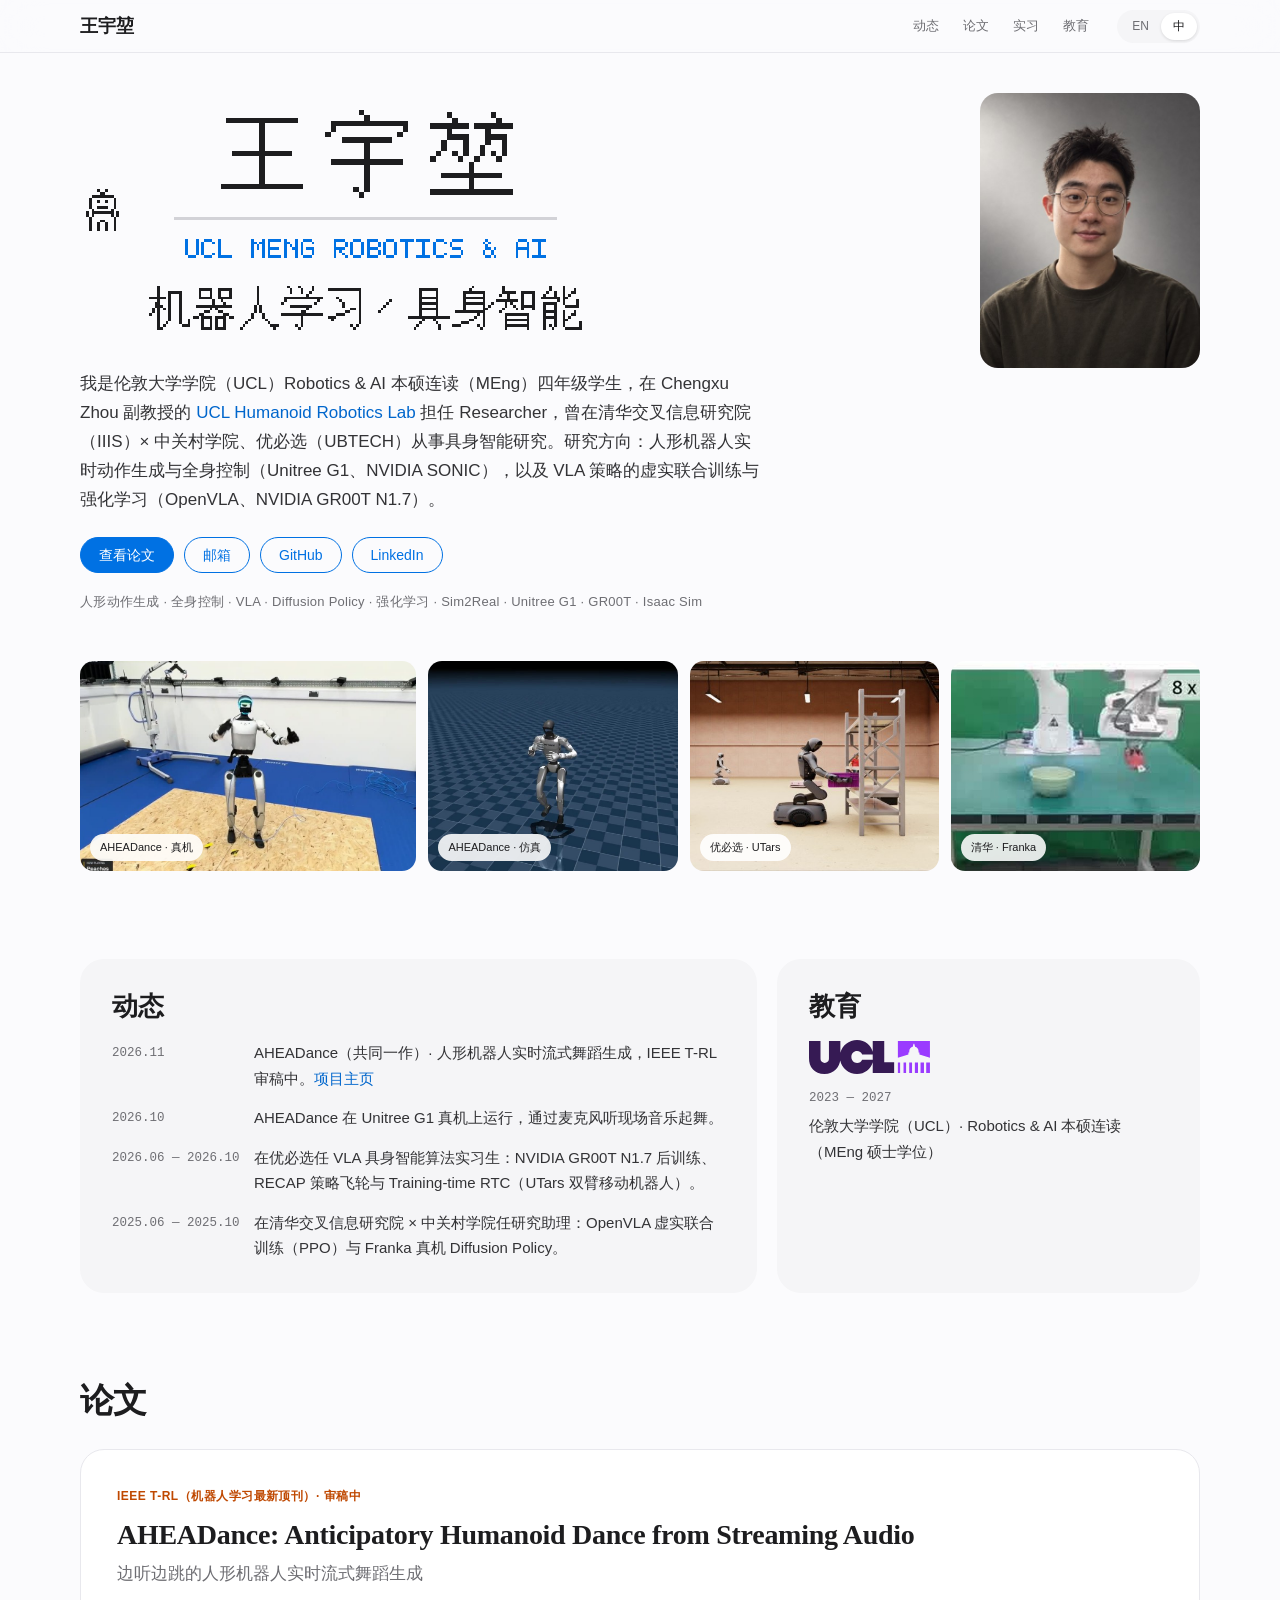
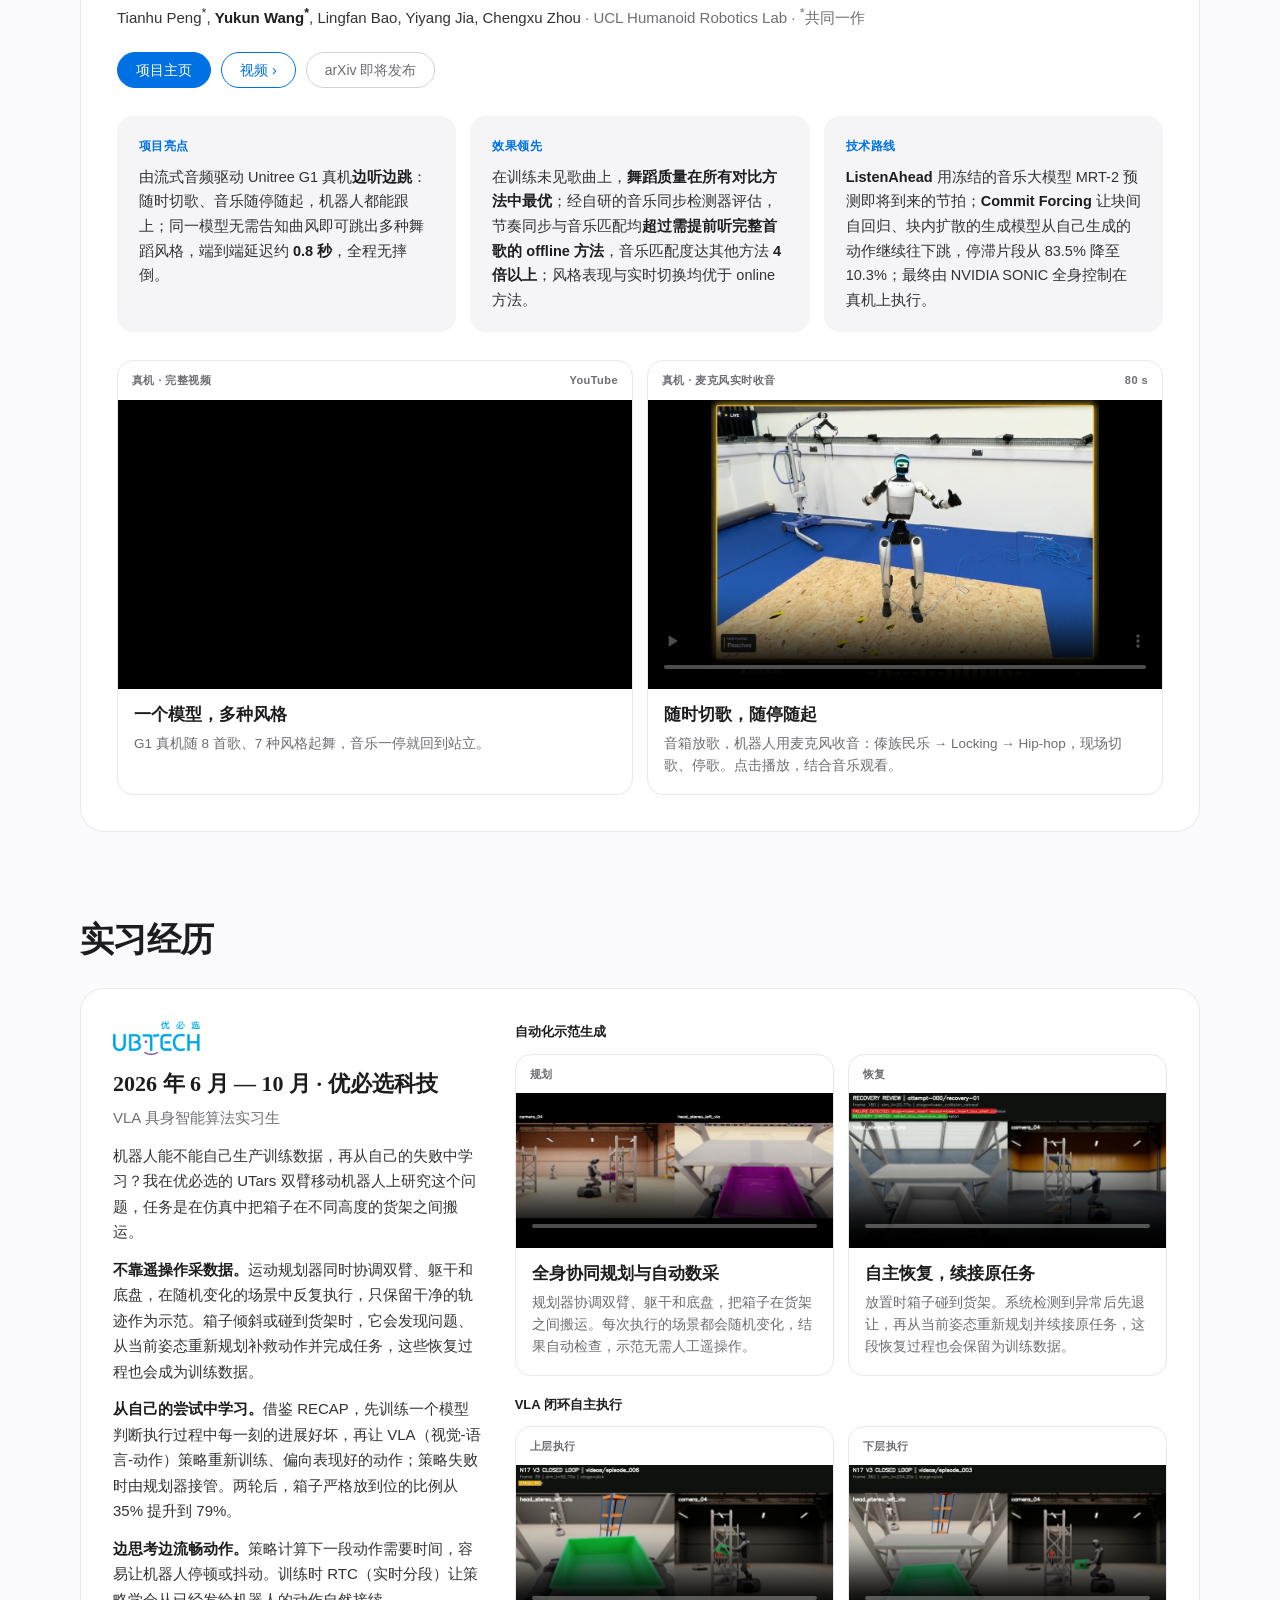
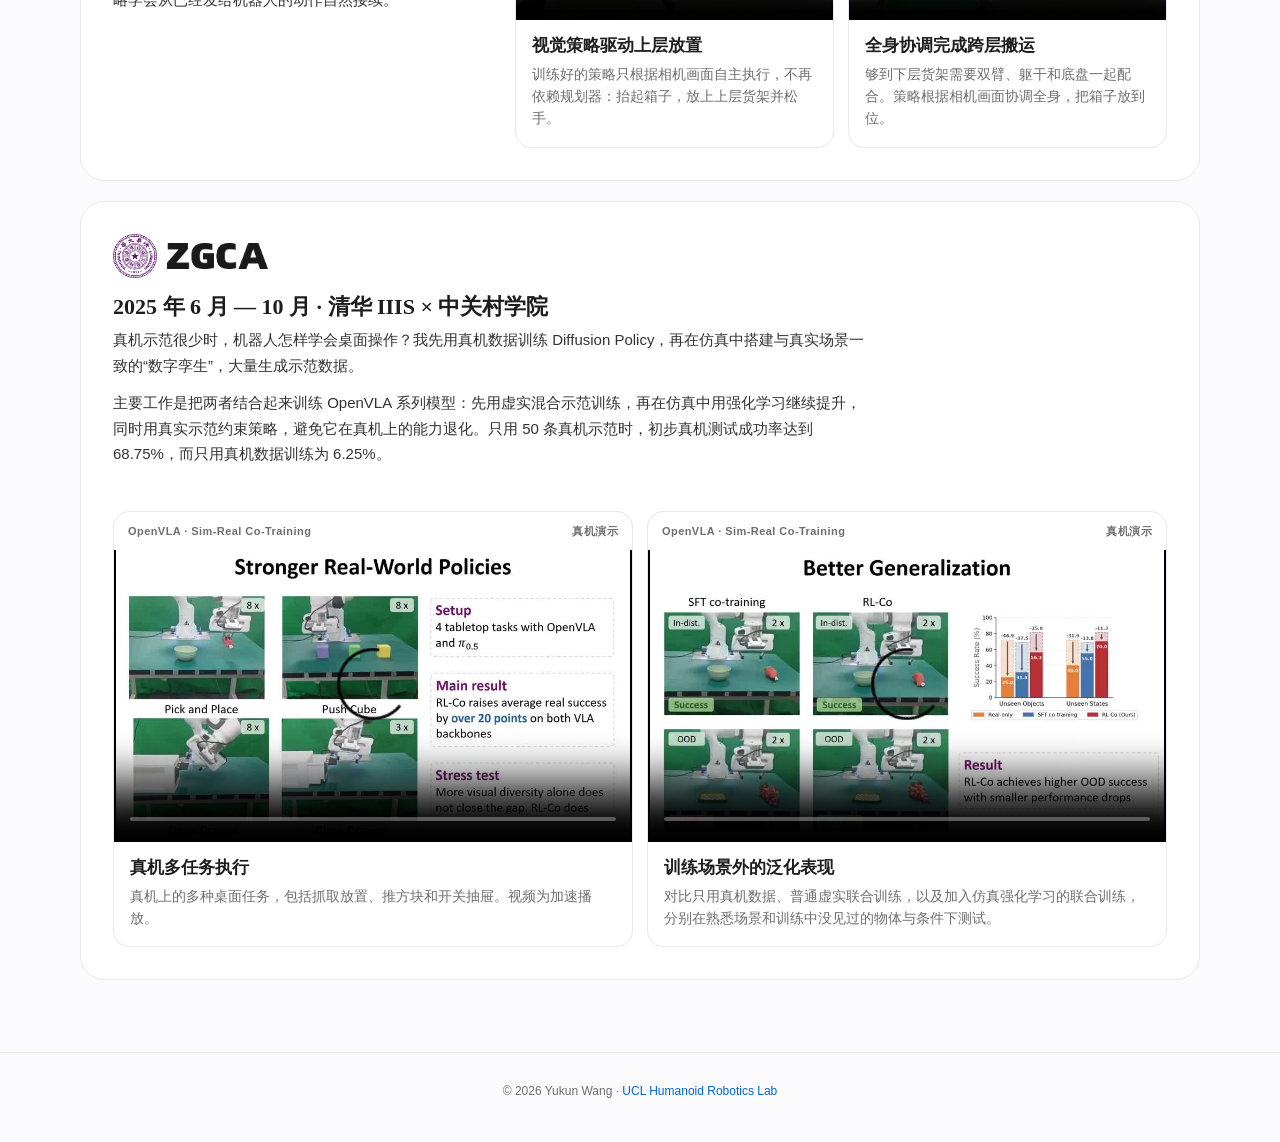
==== commit 694cd352: "Name concrete methods, robots and labs in the intro, keywords and news" ====
--- a/index.html
+++ b/index.html
@@ -5,7 +5,7 @@
 <meta charset="utf-8"/>
 <meta content="width=device-width, initial-scale=1" name="viewport"/>
 <title>Yukun Wang / 王宇堃</title>
-<meta content="Yukun Wang — UCL MEng Robotics &amp; AI, Researcher at the UCL Humanoid Robotics Lab. Humanoid motion generation, whole-body control, VLA policies, and robot learning from experience." name="description"/>
+<meta content="Yukun Wang — UCL MEng Robotics &amp; AI, Researcher at the UCL Humanoid Robotics Lab; previously Tsinghua IIIS and UBTECH. Humanoid motion generation, whole-body control, VLA, diffusion policies, sim-real co-training and reinforcement learning." name="description"/>
 <meta content="Yukun Wang / 王宇堃 — Humanoid Motion Generation &amp; Embodied AI" property="og:title"/>
 <meta content="https://lbtwyk.github.io/assets/banner.png" property="og:image"/>
 <link href="https://lbtwyk.github.io/" rel="canonical"/>
@@ -25,10 +25,10 @@
 <div class="hero-text">
 <img alt="Yukun Wang — UCL MEng Robotics &amp; AI, robot learning / embodied AI" class="nameplate en" src="assets/nameplate-en.png" width="953" height="273"/>
 <img alt="王宇堃 — UCL MEng Robotics &amp; AI，机器人学习 / 具身智能" class="nameplate zh" src="assets/nameplate-zh.png" width="943" height="456"/>
-<p class="en">I am a fourth-year student in UCL's integrated master's programme (MEng) in Robotics &amp; AI, and a Researcher in the <a href="https://ucl-humanoid.github.io/">UCL Humanoid Robotics Lab</a> with Assoc. Prof. Chengxu Zhou. I am interested in two questions: how a humanoid can move expressively and in real time to signals it is still receiving, such as live music; and how robot policies can keep improving from their own experience rather than only from human demonstrations.</p>
-<p class="zh">我是伦敦大学学院（UCL）Robotics &amp; AI 本硕连读（MEng）四年级学生，在 Chengxu Zhou 副教授的 <a href="https://ucl-humanoid.github.io/">UCL Humanoid Robotics Lab</a> 担任 Researcher。我关心两个问题：人形机器人如何对仍在进行中的信号（比如现场音乐）实时做出有表现力的动作；以及机器人策略如何从自身经验中持续改进，而不只依赖人类示范。</p>
+<p class="en">I am a fourth-year MEng Robotics &amp; AI student at University College London (UCL) and a Researcher in the <a href="https://ucl-humanoid.github.io/">UCL Humanoid Robotics Lab</a> with Assoc. Prof. Chengxu Zhou, previously at Tsinghua IIIS × Zhongguancun Academy and UBTECH. I work on real-time humanoid motion generation and whole-body control (Unitree G1, NVIDIA SONIC), and on VLA policies trained with sim–real co-training and reinforcement learning (OpenVLA, NVIDIA GR00T N1.7).</p>
+<p class="zh">我是伦敦大学学院（UCL）Robotics &amp; AI 本硕连读（MEng）四年级学生，在 Chengxu Zhou 副教授的 <a href="https://ucl-humanoid.github.io/">UCL Humanoid Robotics Lab</a> 担任 Researcher，曾在清华交叉信息研究院（IIIS）× 中关村学院、优必选（UBTECH）从事具身智能研究。研究方向：人形机器人实时动作生成与全身控制（Unitree G1、NVIDIA SONIC），以及 VLA 策略的虚实联合训练与强化学习（OpenVLA、NVIDIA GR00T N1.7）。</p>
 <div class="actions"><a class="btn primary" href="#paper"><span class="en">Read the paper</span><span class="zh">查看论文</span></a><a class="btn" href="mailto:lambert.wang.23@ucl.ac.uk"><span class="en">Email</span><span class="zh">邮箱</span></a><a class="btn" href="https://github.com/lbtwyk">GitHub</a><a class="btn" href="https://www.linkedin.com/in/yukun-wang-024120297/">LinkedIn</a></div>
-<p class="keywords"><span class="en">Humanoid Motion Generation · Whole-Body Control · VLA · Learning from Experience</span><span class="zh">人形动作生成 · 全身控制 · VLA · 从经验中学习</span></p>
+<p class="keywords"><span class="en">Humanoid Motion Generation · Whole-Body Control · VLA · Diffusion Policy · Reinforcement Learning · Sim2Real · Unitree G1 · GR00T · Isaac Sim</span><span class="zh">人形动作生成 · 全身控制 · VLA · Diffusion Policy · 强化学习 · Sim2Real · Unitree G1 · GR00T · Isaac Sim</span></p>
 </div>
 <img alt="Portrait of Yukun Wang / 王宇堃" class="portrait" height="600" src="assets/portrait.jpg" width="480"/>
 </div>
@@ -45,8 +45,8 @@
 <ul class="news">
 <li><p class="when">2026.11</p><p class="en">AHEADance (co-first author), real-time streaming humanoid dance, is under review at IEEE T-RL. <a href="https://ihcr.github.io/AHEADance/">Project page</a></p><p class="zh">AHEADance（共同一作）· 人形机器人实时流式舞蹈生成，IEEE T-RL 审稿中。<a href="https://ihcr.github.io/AHEADance/">项目主页</a></p></li>
 <li><p class="when">2026.10</p><p class="en">AHEADance dances on a physical Unitree G1 to live music heard through a microphone.</p><p class="zh">AHEADance 在 Unitree G1 真机上运行，通过麦克风听现场音乐起舞。</p></li>
-<li><p class="when">2026.06 — 2026.10</p><p class="en">VLA / embodied AI intern at UBTECH, working on robots that collect their own data and learn from their own mistakes.</p><p class="zh">在优必选任 VLA 具身智能算法实习生，研究让机器人自己采集数据、从自己的失败中学习。</p></li>
-<li><p class="when">2025.06 — 2025.10</p><p class="en">Research assistant at Tsinghua IIIS × Zhongguancun Academy on sim-real co-training.</p><p class="zh">在清华交叉信息研究院 × 中关村学院任研究助理，研究虚实联合训练。</p></li>
+<li><p class="when">2026.06 — 2026.10</p><p class="en">VLA / embodied AI intern at UBTECH: NVIDIA GR00T N1.7 post-training, a RECAP policy flywheel and training-time RTC on the UTars robot.</p><p class="zh">在优必选任 VLA 具身智能算法实习生：NVIDIA GR00T N1.7 后训练、RECAP 策略飞轮与 Training-time RTC（UTars 双臂移动机器人）。</p></li>
+<li><p class="when">2025.06 — 2025.10</p><p class="en">Research assistant at Tsinghua IIIS × Zhongguancun Academy: OpenVLA sim–real co-training with PPO, and Diffusion Policy on a real Franka arm.</p><p class="zh">在清华交叉信息研究院 × 中关村学院任研究助理：OpenVLA 虚实联合训练（PPO）与 Franka 真机 Diffusion Policy。</p></li>
 </ul>
 </section>
 <section aria-labelledby="education-title" id="education">
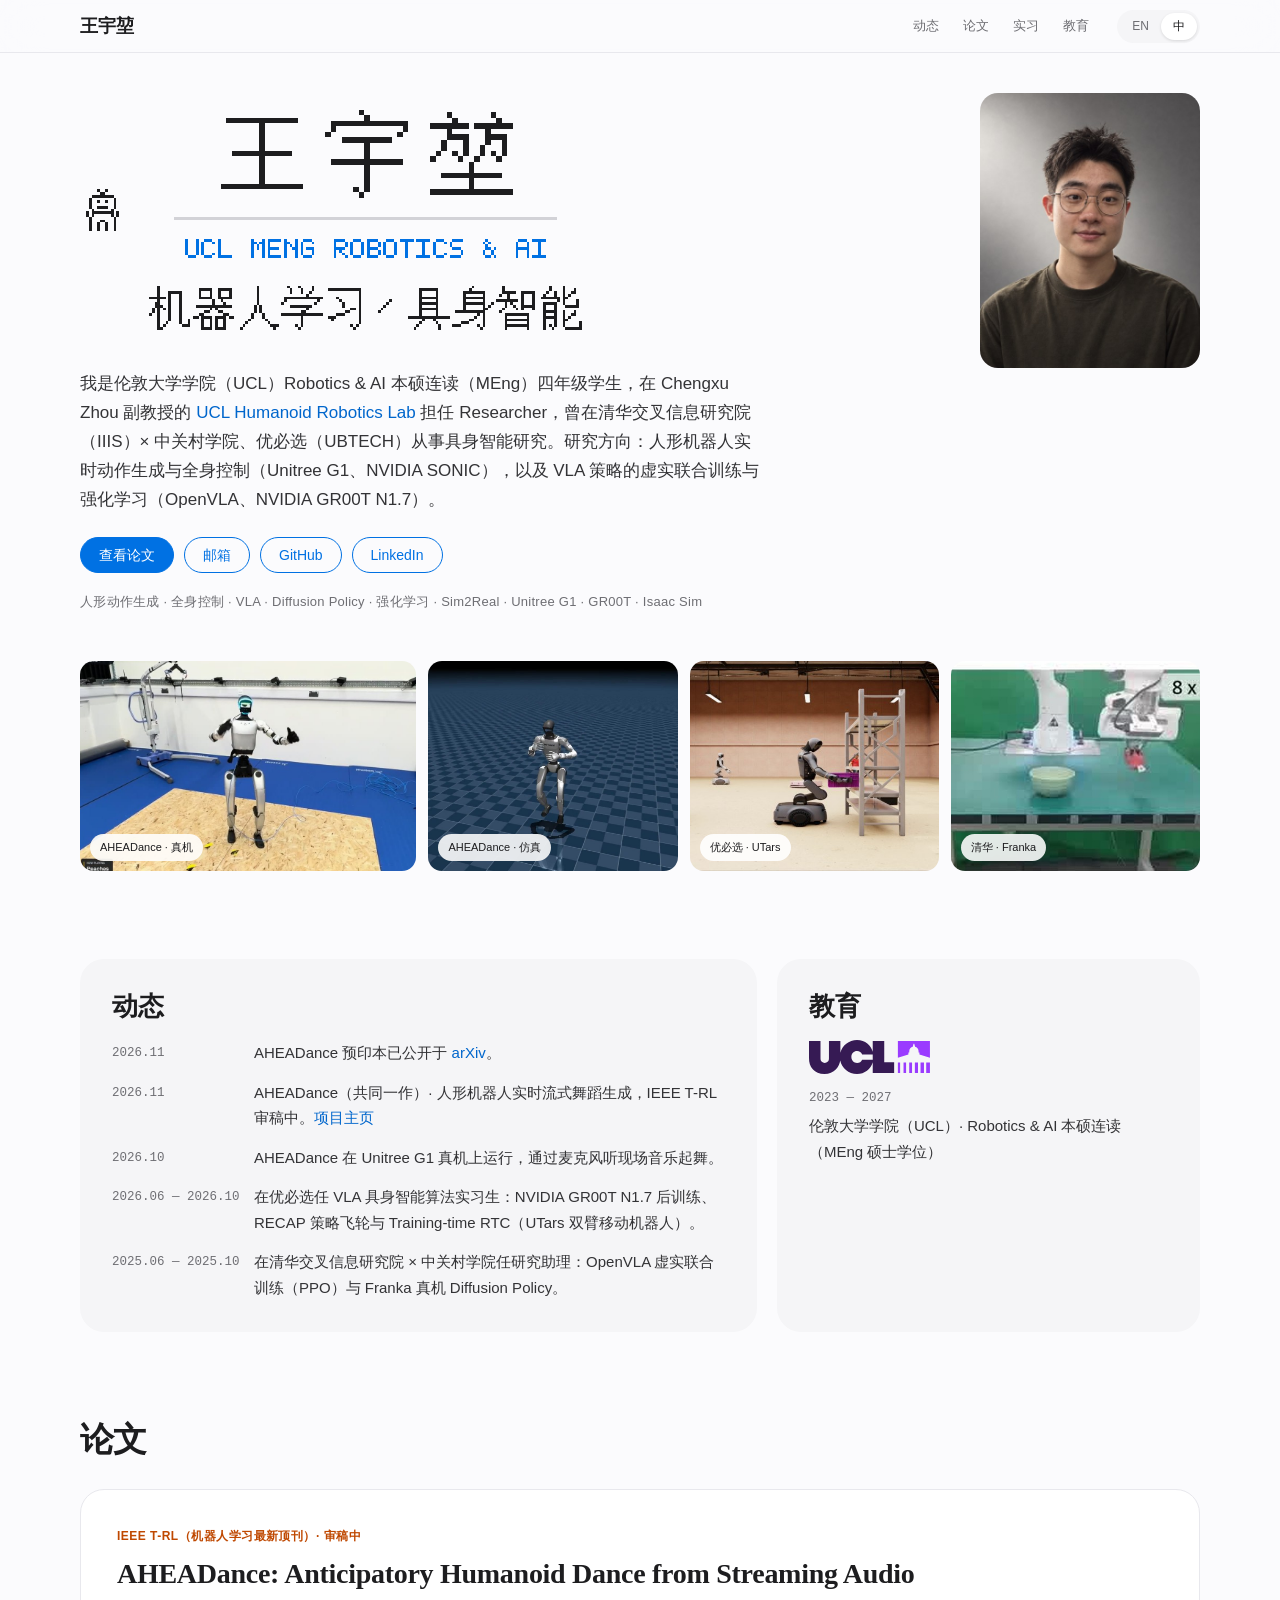
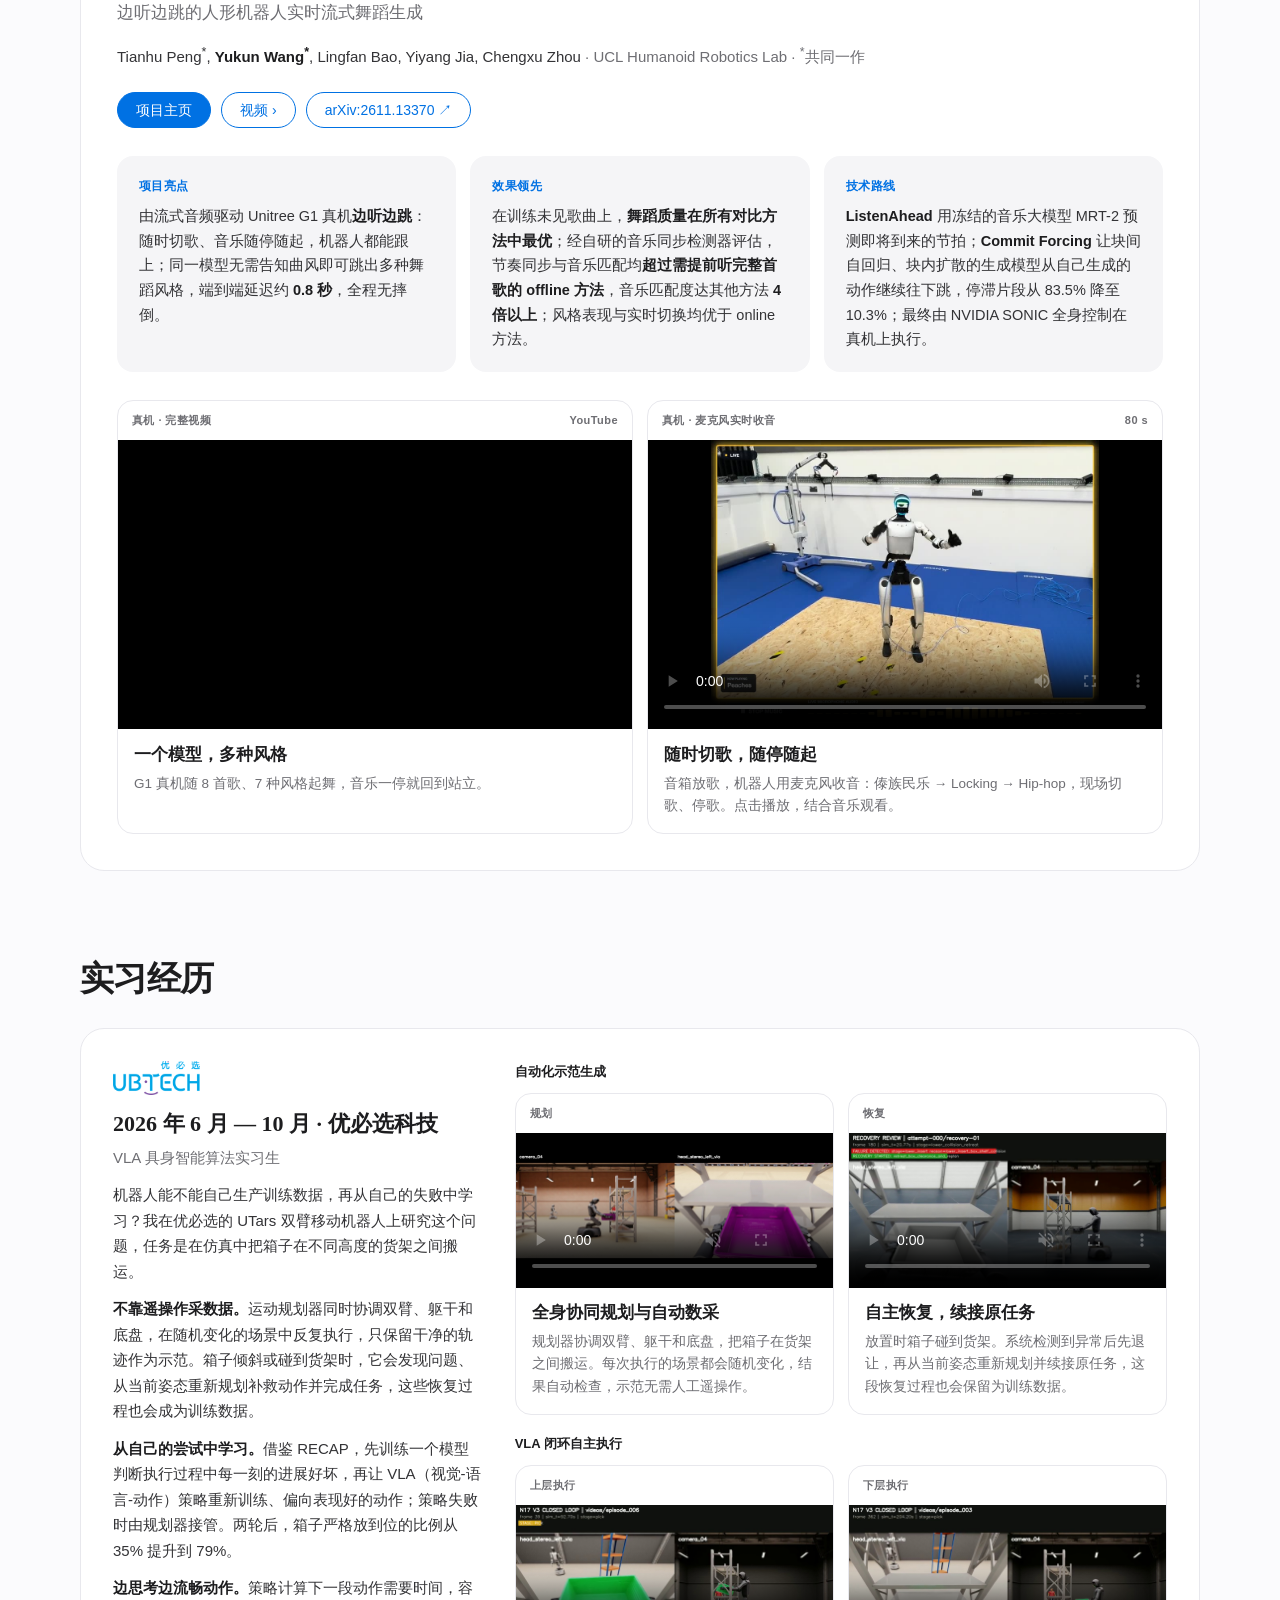
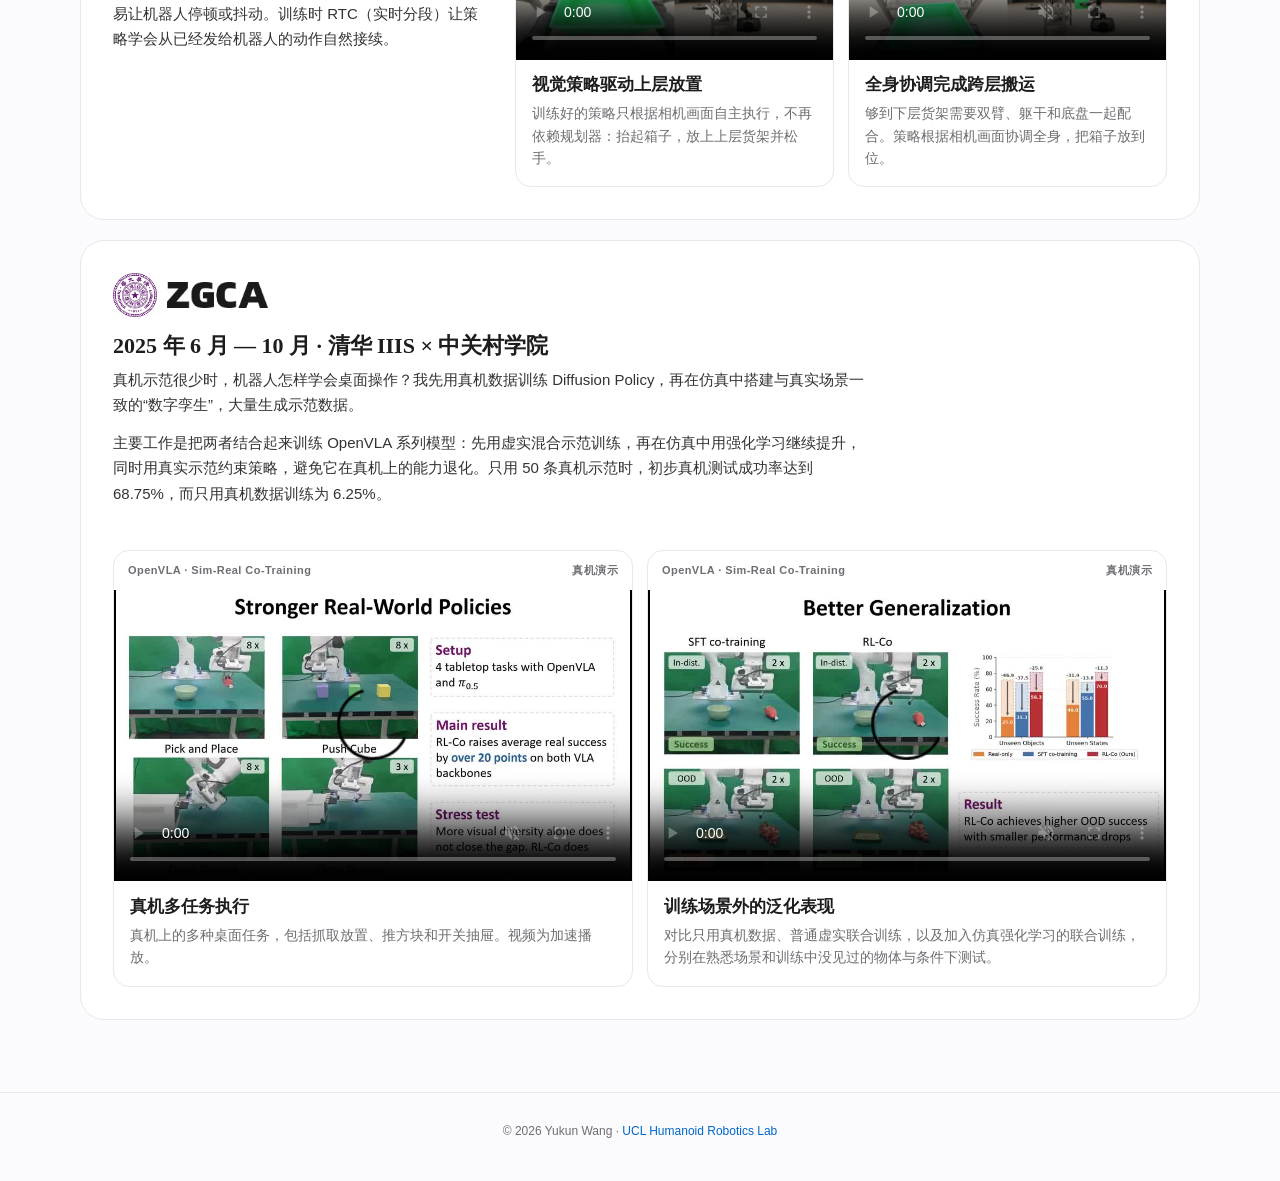
==== commit 3b9d42f9: "Link published AHEADance arXiv preprint" ====
--- a/index.html
+++ b/index.html
@@ -43,6 +43,7 @@
 <section aria-labelledby="news-title" id="news">
 <h2 id="news-title"><span class="en">News</span><span class="zh">动态</span></h2>
 <ul class="news">
+<li><p class="when">2026.11</p><p class="en">Our AHEADance preprint is now available on <a href="https://arxiv.org/abs/2611.13370">arXiv</a>.</p><p class="zh">AHEADance 预印本已公开于 <a href="https://arxiv.org/abs/2611.13370">arXiv</a>。</p></li>
 <li><p class="when">2026.11</p><p class="en">AHEADance (co-first author), real-time streaming humanoid dance, is under review at IEEE T-RL. <a href="https://ihcr.github.io/AHEADance/">Project page</a></p><p class="zh">AHEADance（共同一作）· 人形机器人实时流式舞蹈生成，IEEE T-RL 审稿中。<a href="https://ihcr.github.io/AHEADance/">项目主页</a></p></li>
 <li><p class="when">2026.10</p><p class="en">AHEADance dances on a physical Unitree G1 to live music heard through a microphone.</p><p class="zh">AHEADance 在 Unitree G1 真机上运行，通过麦克风听现场音乐起舞。</p></li>
 <li><p class="when">2026.06 — 2026.10</p><p class="en">VLA / embodied AI intern at UBTECH: NVIDIA GR00T N1.7 post-training, a RECAP policy flywheel and training-time RTC on the UTars robot.</p><p class="zh">在优必选任 VLA 具身智能算法实习生：NVIDIA GR00T N1.7 后训练、RECAP 策略飞轮与 Training-time RTC（UTars 双臂移动机器人）。</p></li>
@@ -64,7 +65,7 @@
 <h3 class="paper-title">AHEADance: Anticipatory Humanoid Dance from Streaming Audio</h3>
 <p class="paper-tagline"><span class="en">Real-time streaming humanoid dance: a robot that dances as it listens.</span><span class="zh">边听边跳的人形机器人实时流式舞蹈生成</span></p>
 <p class="authors">Tianhu Peng<sup>*</sup>, <strong>Yukun Wang<sup>*</sup></strong>, Lingfan Bao, Yiyang Jia, Chengxu Zhou <span class="affil">· UCL Humanoid Robotics Lab · <span class="en"><sup>*</sup>co-first authors</span><span class="zh"><sup>*</sup>共同一作</span></span></p>
-<div class="actions"><a class="btn primary" href="https://ihcr.github.io/AHEADance/"><span class="en">Project page</span><span class="zh">项目主页</span></a><a class="btn" href="https://youtu.be/WqwX6balBUI"><span class="en">Video</span><span class="zh">视频</span> ›</a><span class="btn quiet" aria-disabled="true"><span class="en">arXiv soon</span><span class="zh">arXiv 即将发布</span></span></div>
+<div class="actions"><a class="btn primary" href="https://ihcr.github.io/AHEADance/"><span class="en">Project page</span><span class="zh">项目主页</span></a><a class="btn" href="https://youtu.be/WqwX6balBUI"><span class="en">Video</span><span class="zh">视频</span> ›</a><a class="btn" href="https://arxiv.org/abs/2611.13370">arXiv:2611.13370 ↗</a></div>
 </header>
 <div class="feature-points">
 <div class="point"><p class="point-label"><span class="en">HIGHLIGHTS</span><span class="zh">项目亮点</span></p><p class="en">A Unitree G1 that <strong>dances as it listens</strong> to streaming audio. Switch songs at any time, stop and restart the music, and it follows. One model dances many styles without being told the style, about <strong>0.8 s</strong> behind the music, with no falls.</p><p class="zh">由流式音频驱动 Unitree G1 真机<strong>边听边跳</strong>：随时切歌、音乐随停随起，机器人都能跟上；同一模型无需告知曲风即可跳出多种舞蹈风格，端到端延迟约 <strong>0.8 秒</strong>，全程无摔倒。</p></div>
